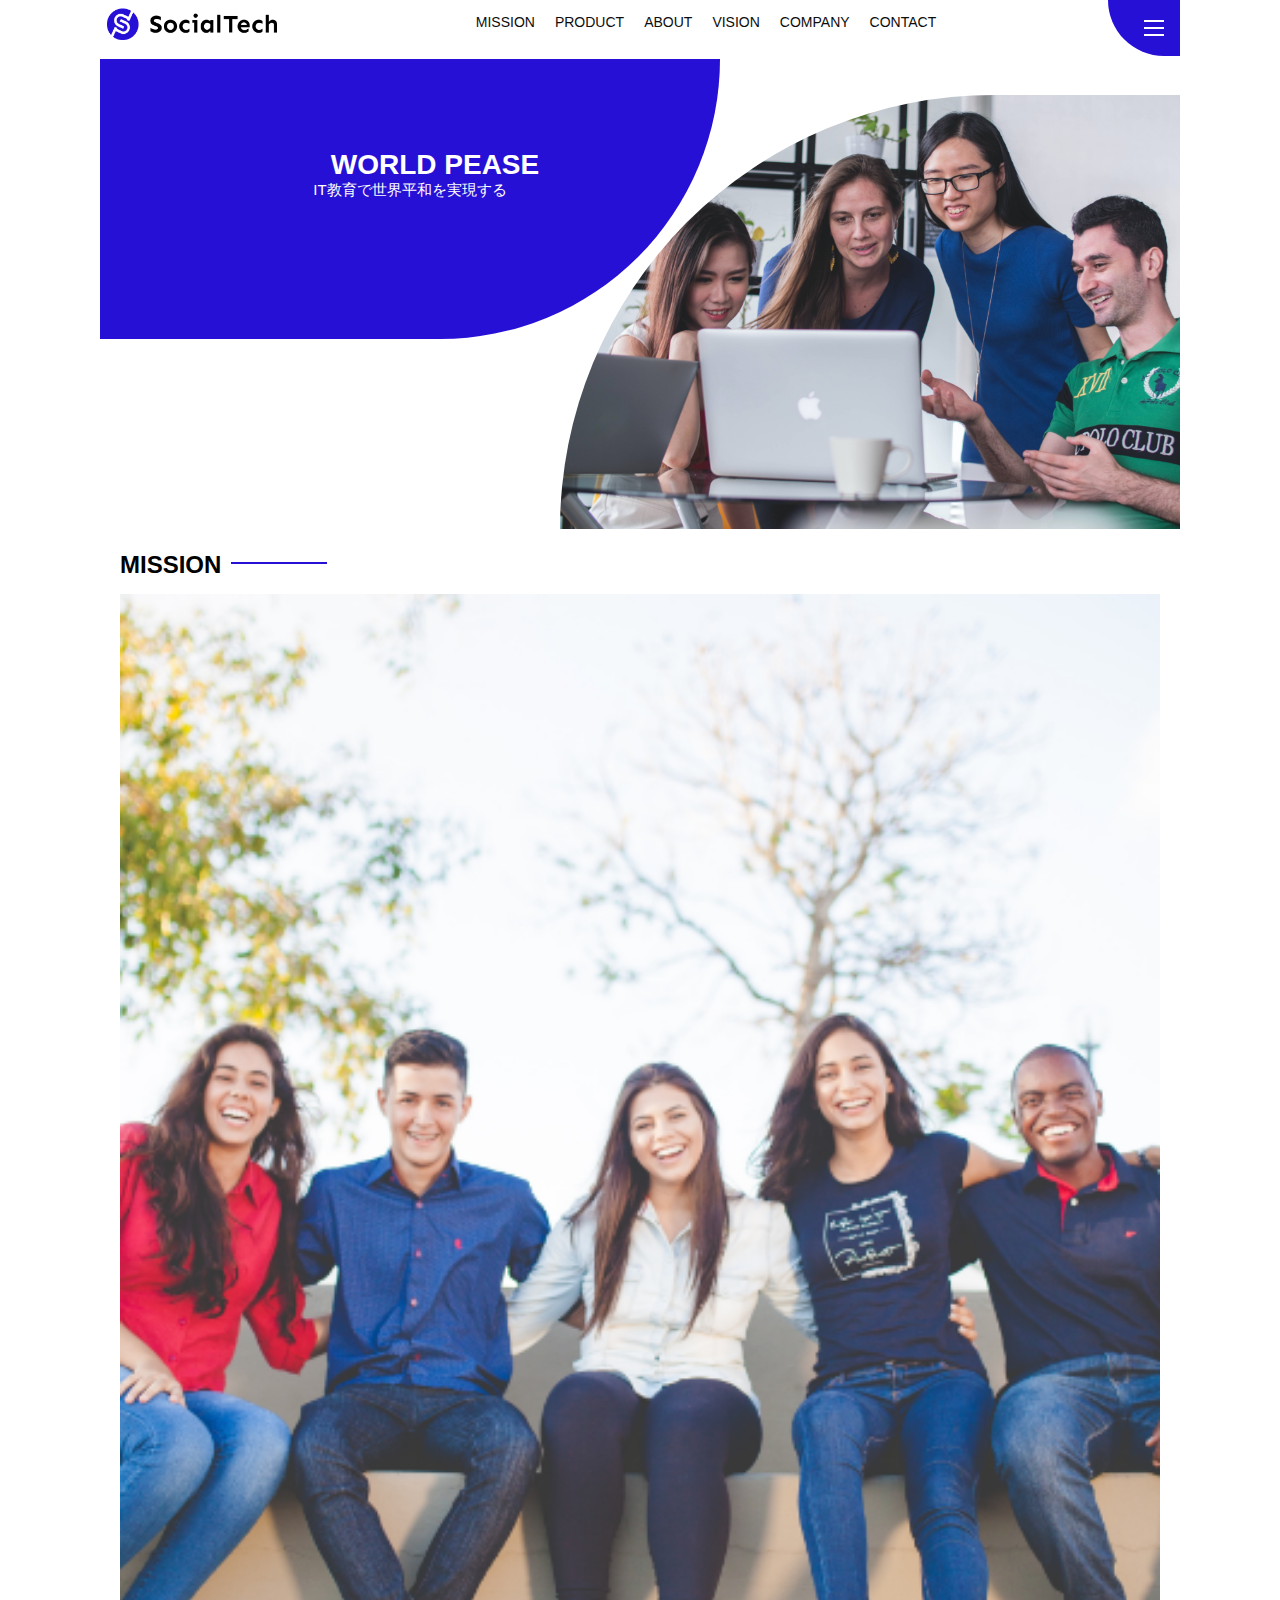
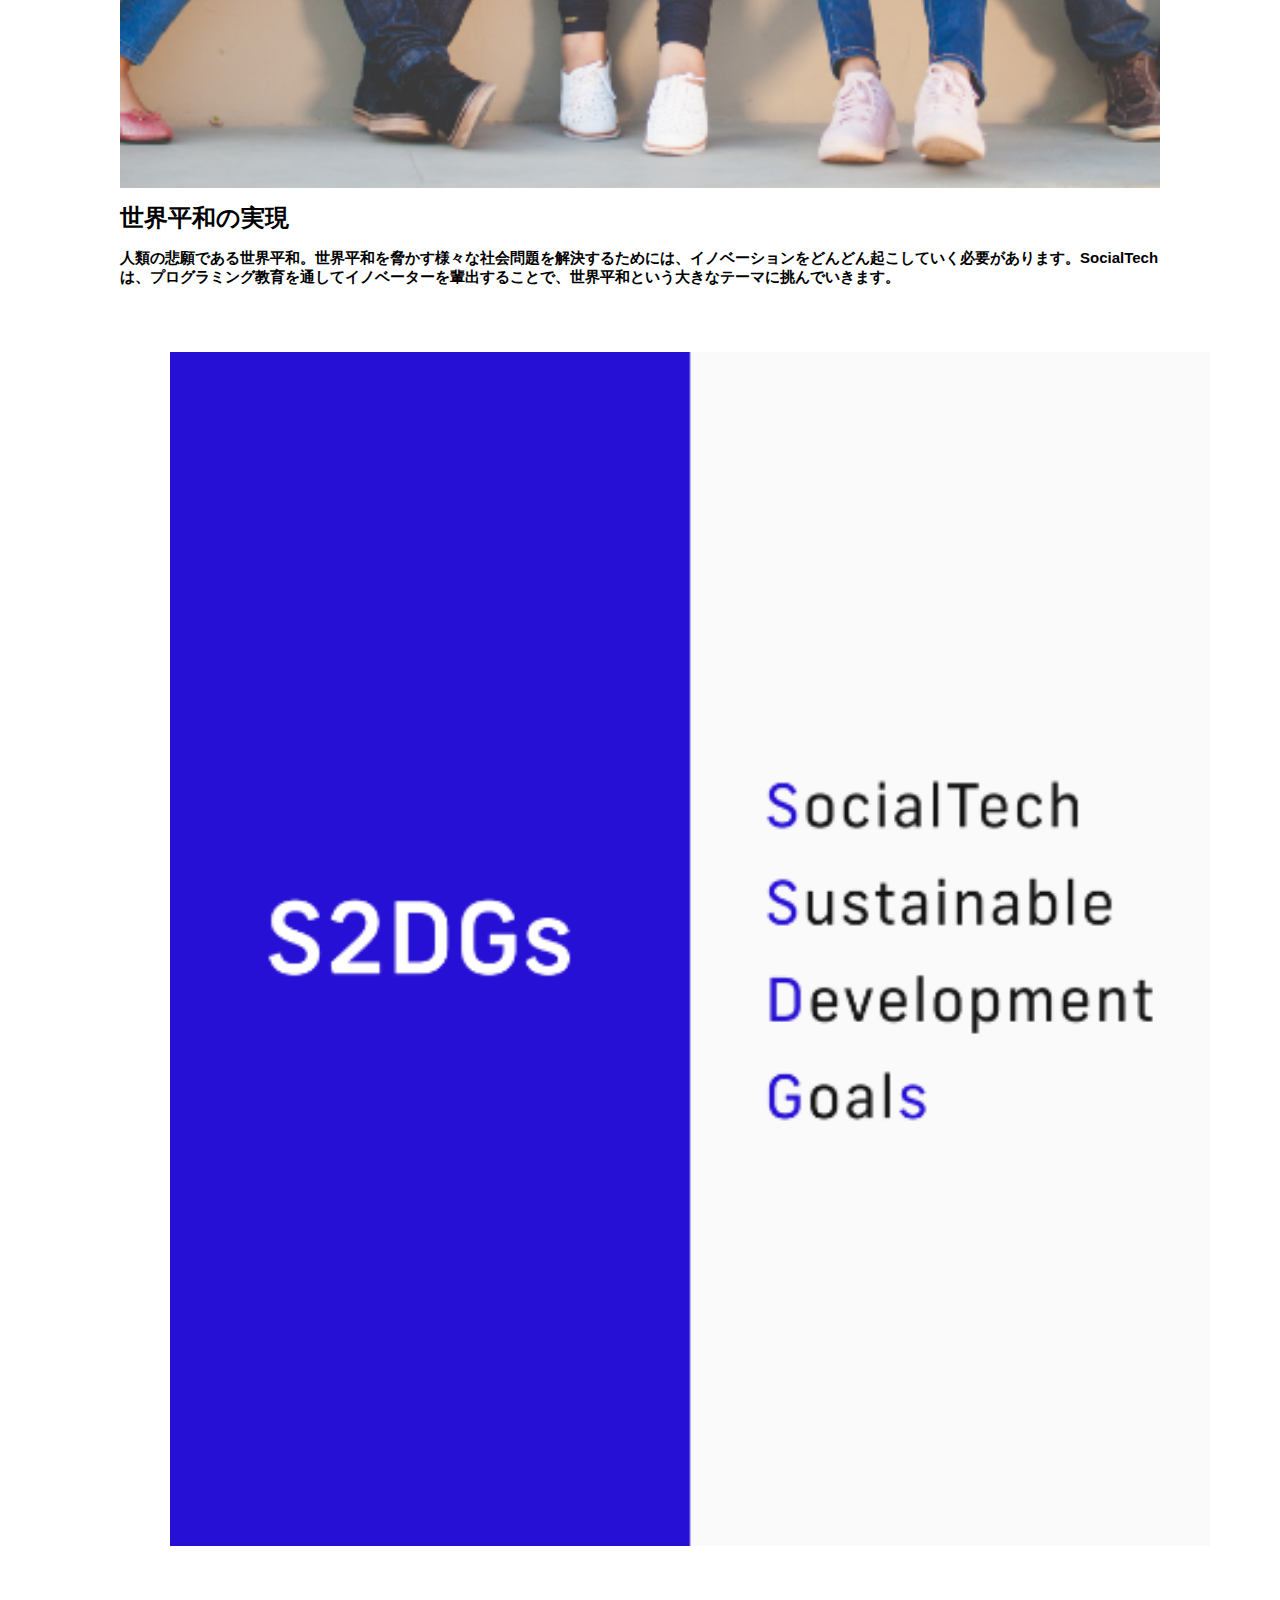
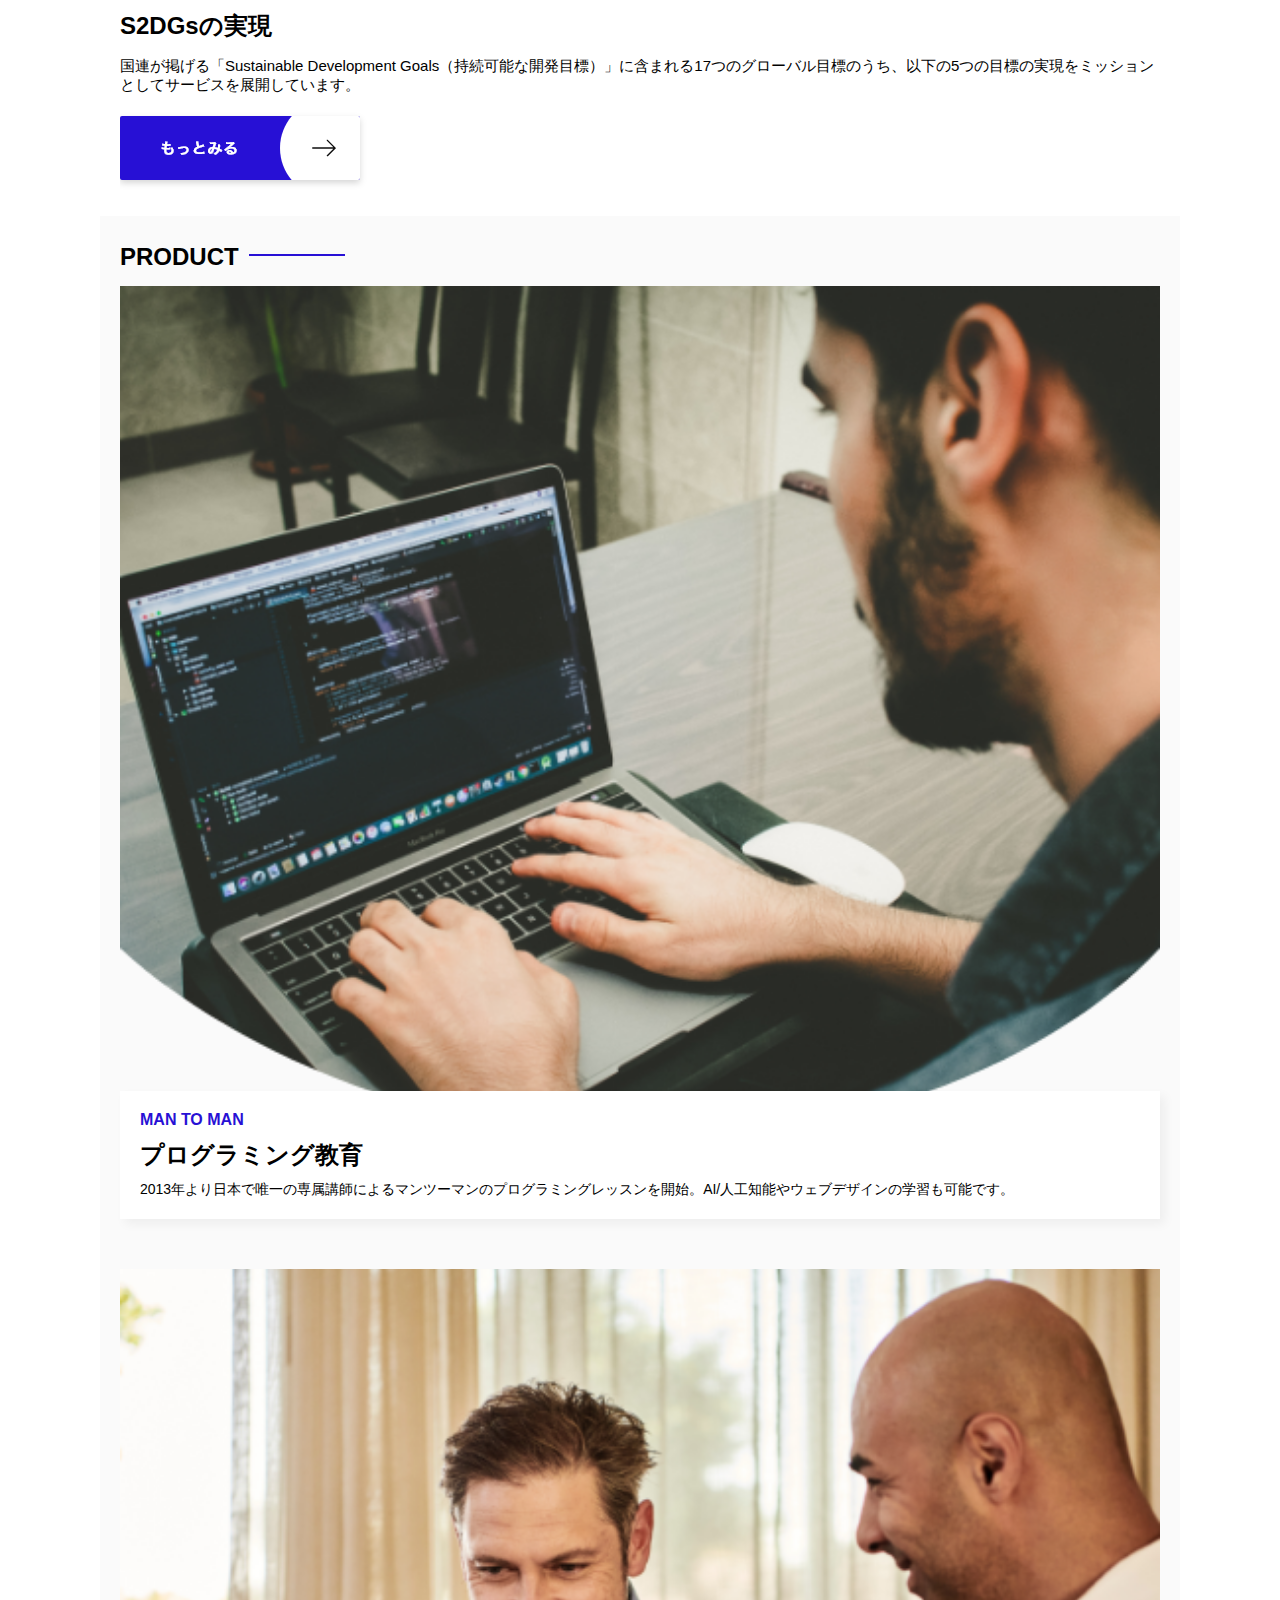
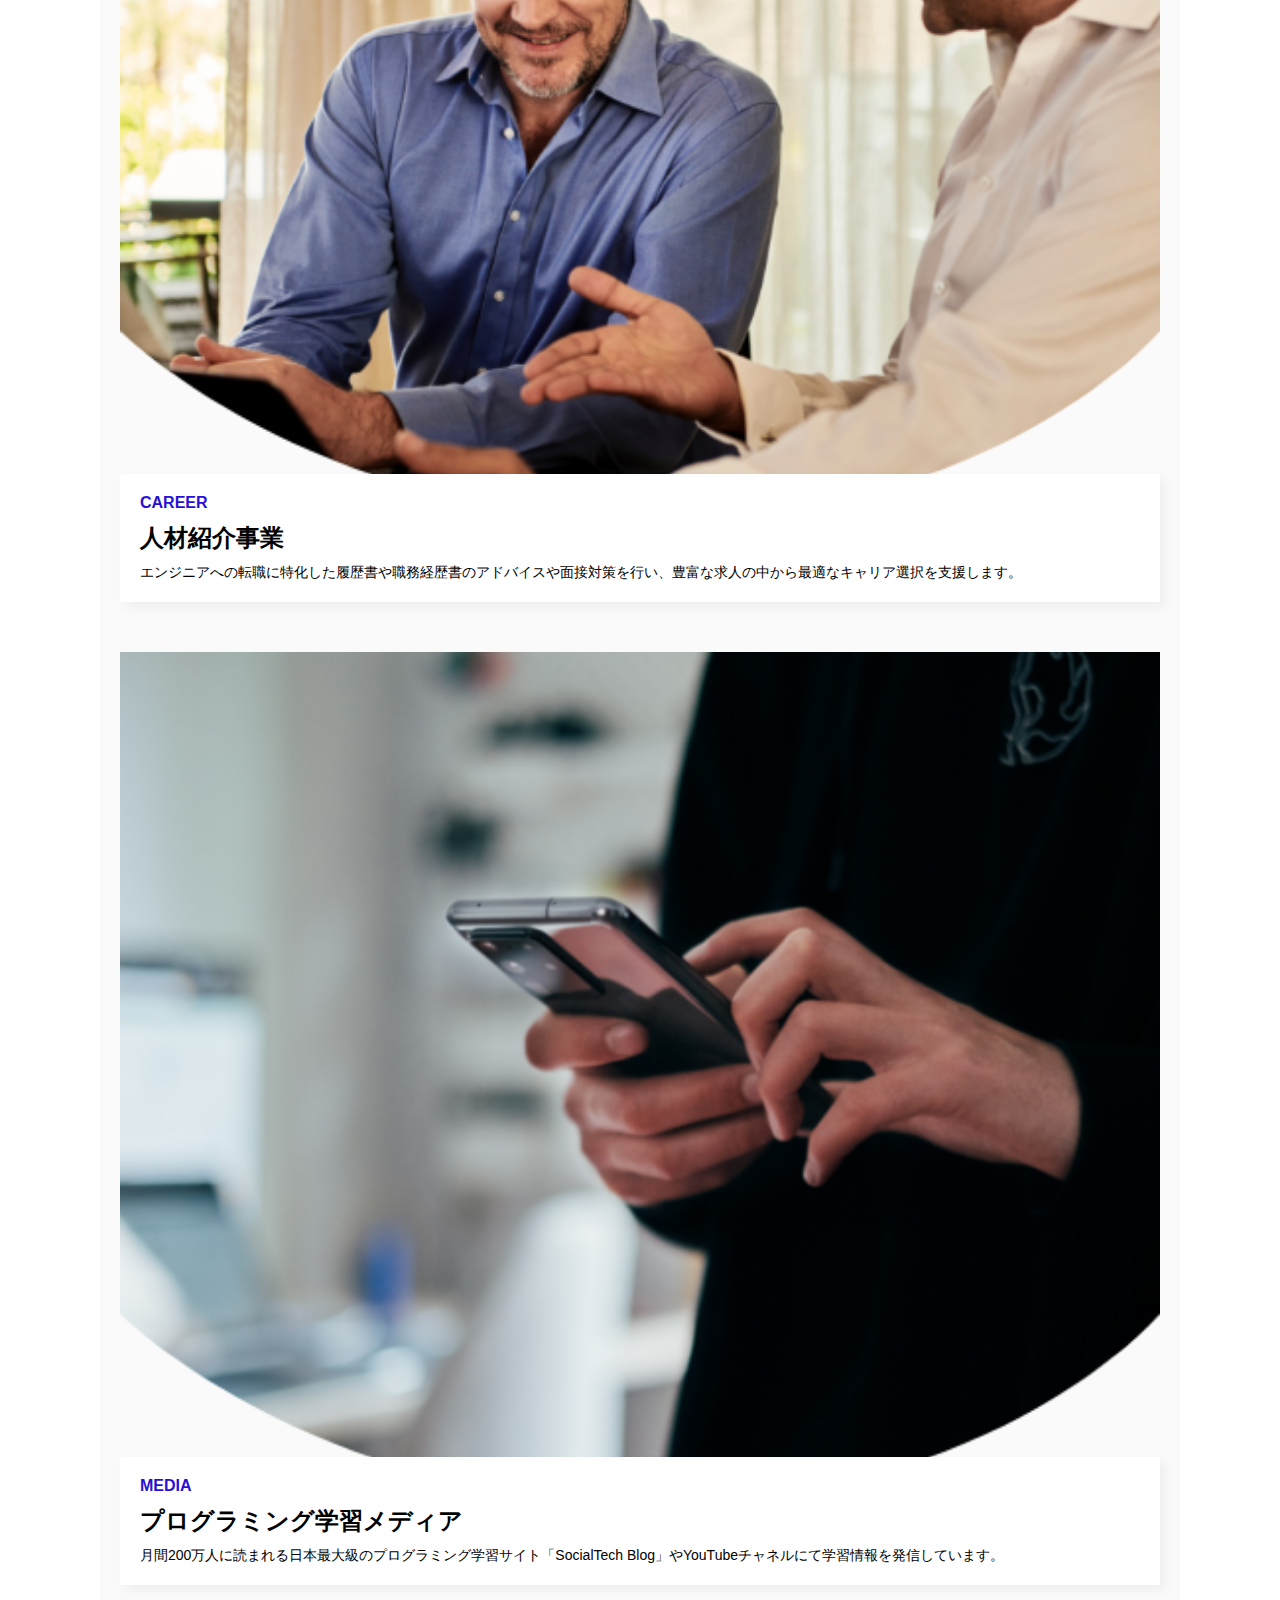
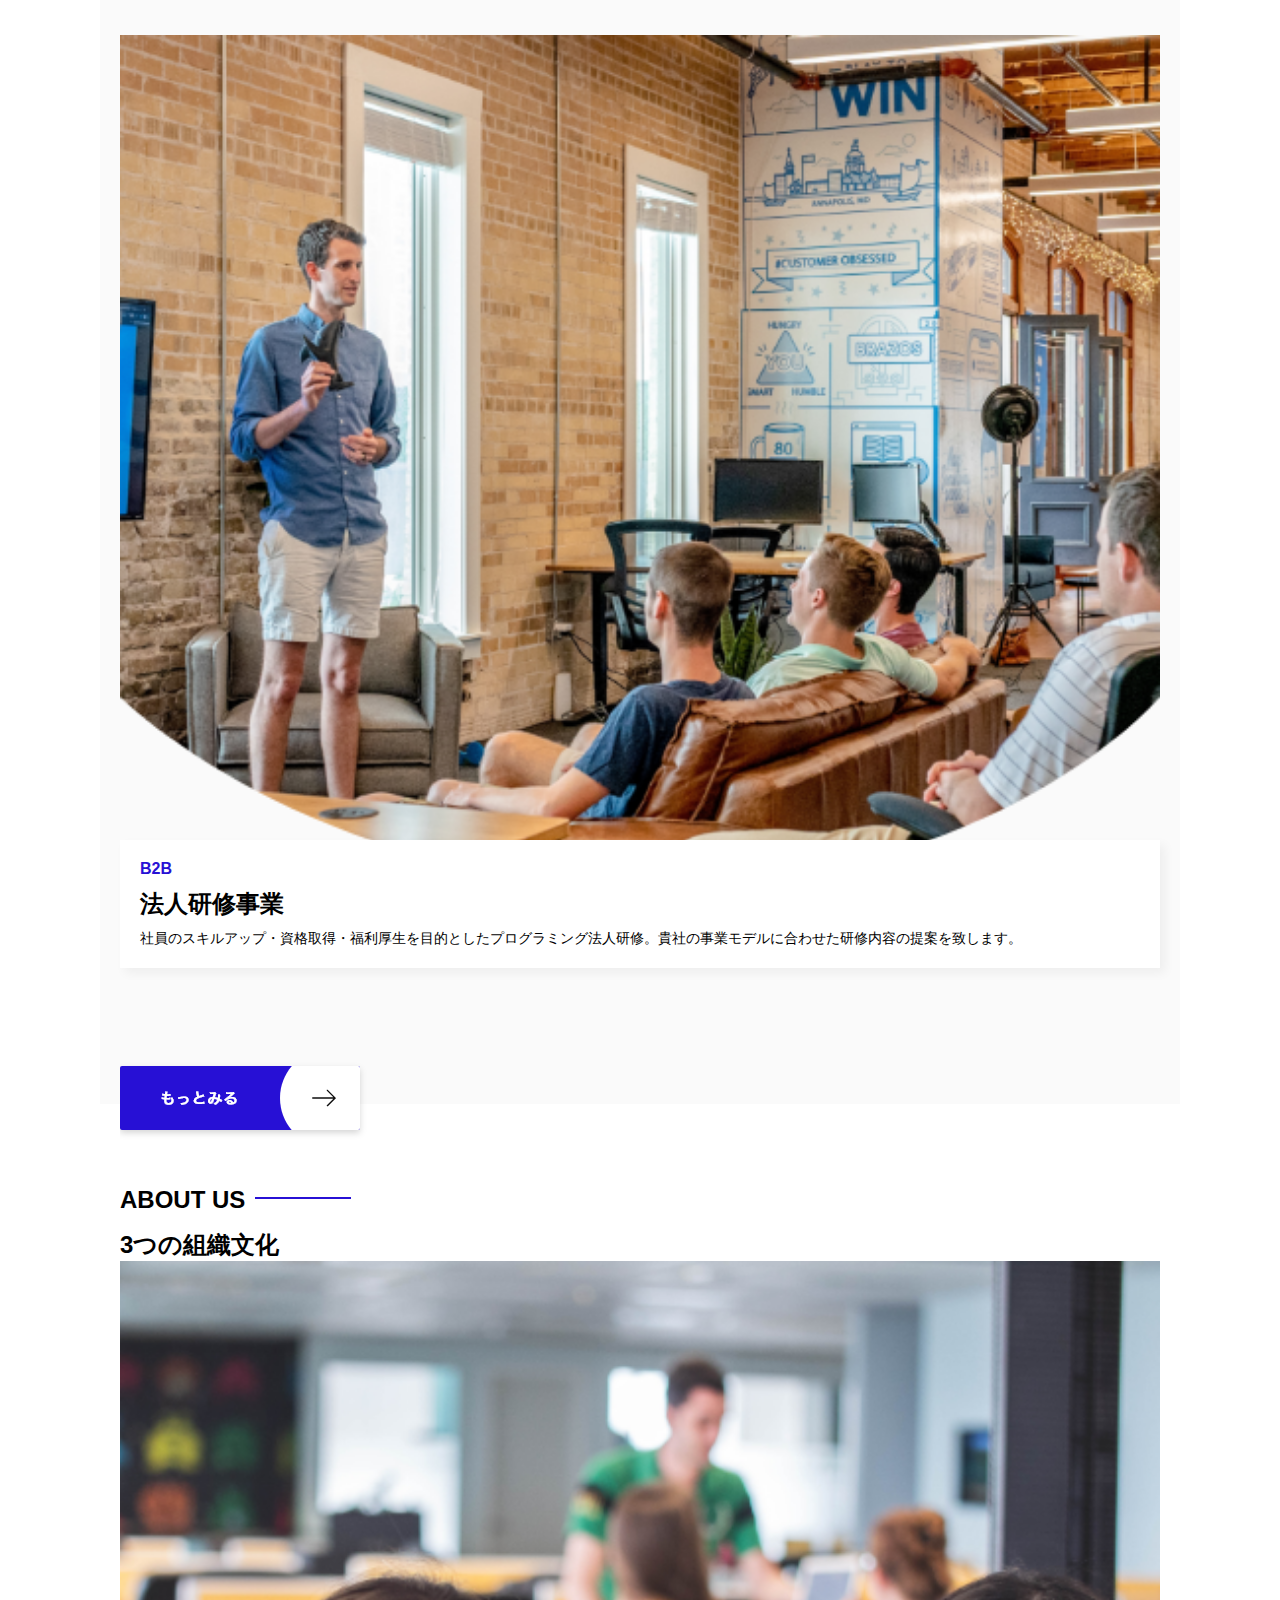
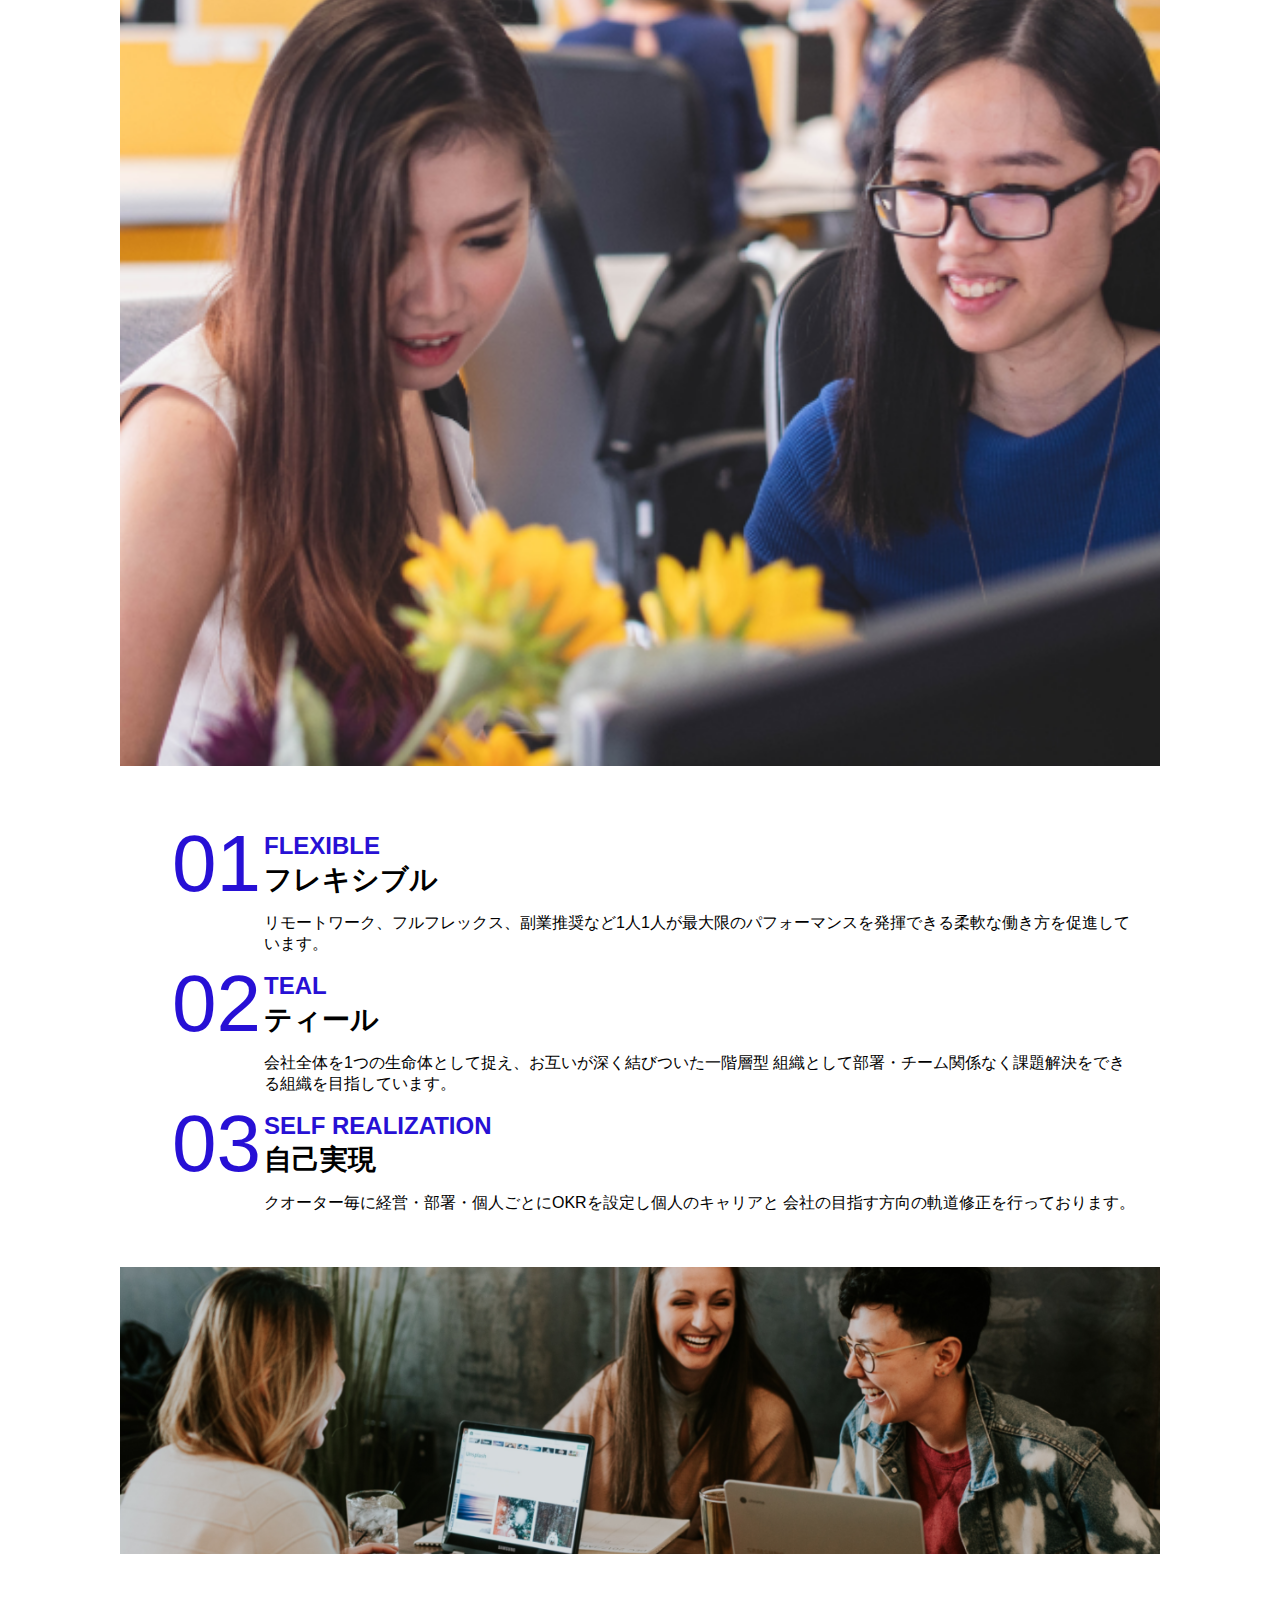
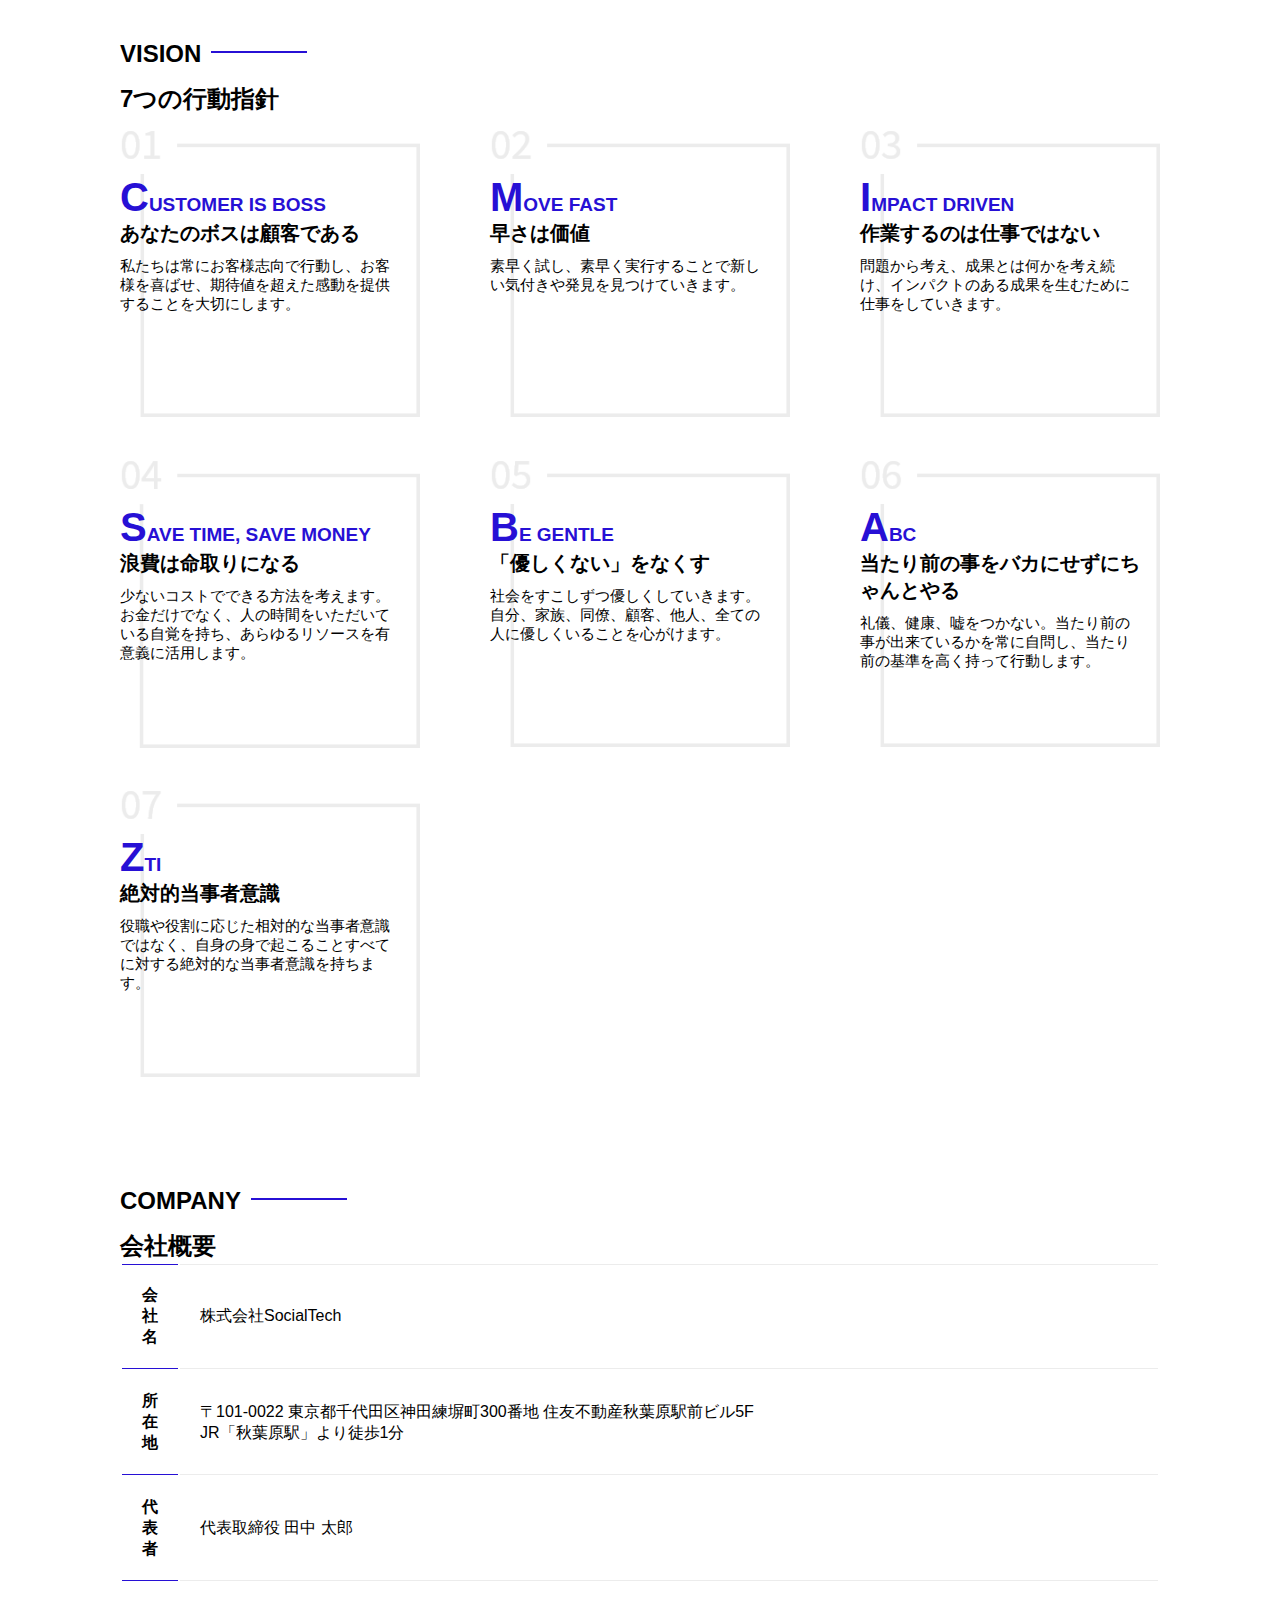
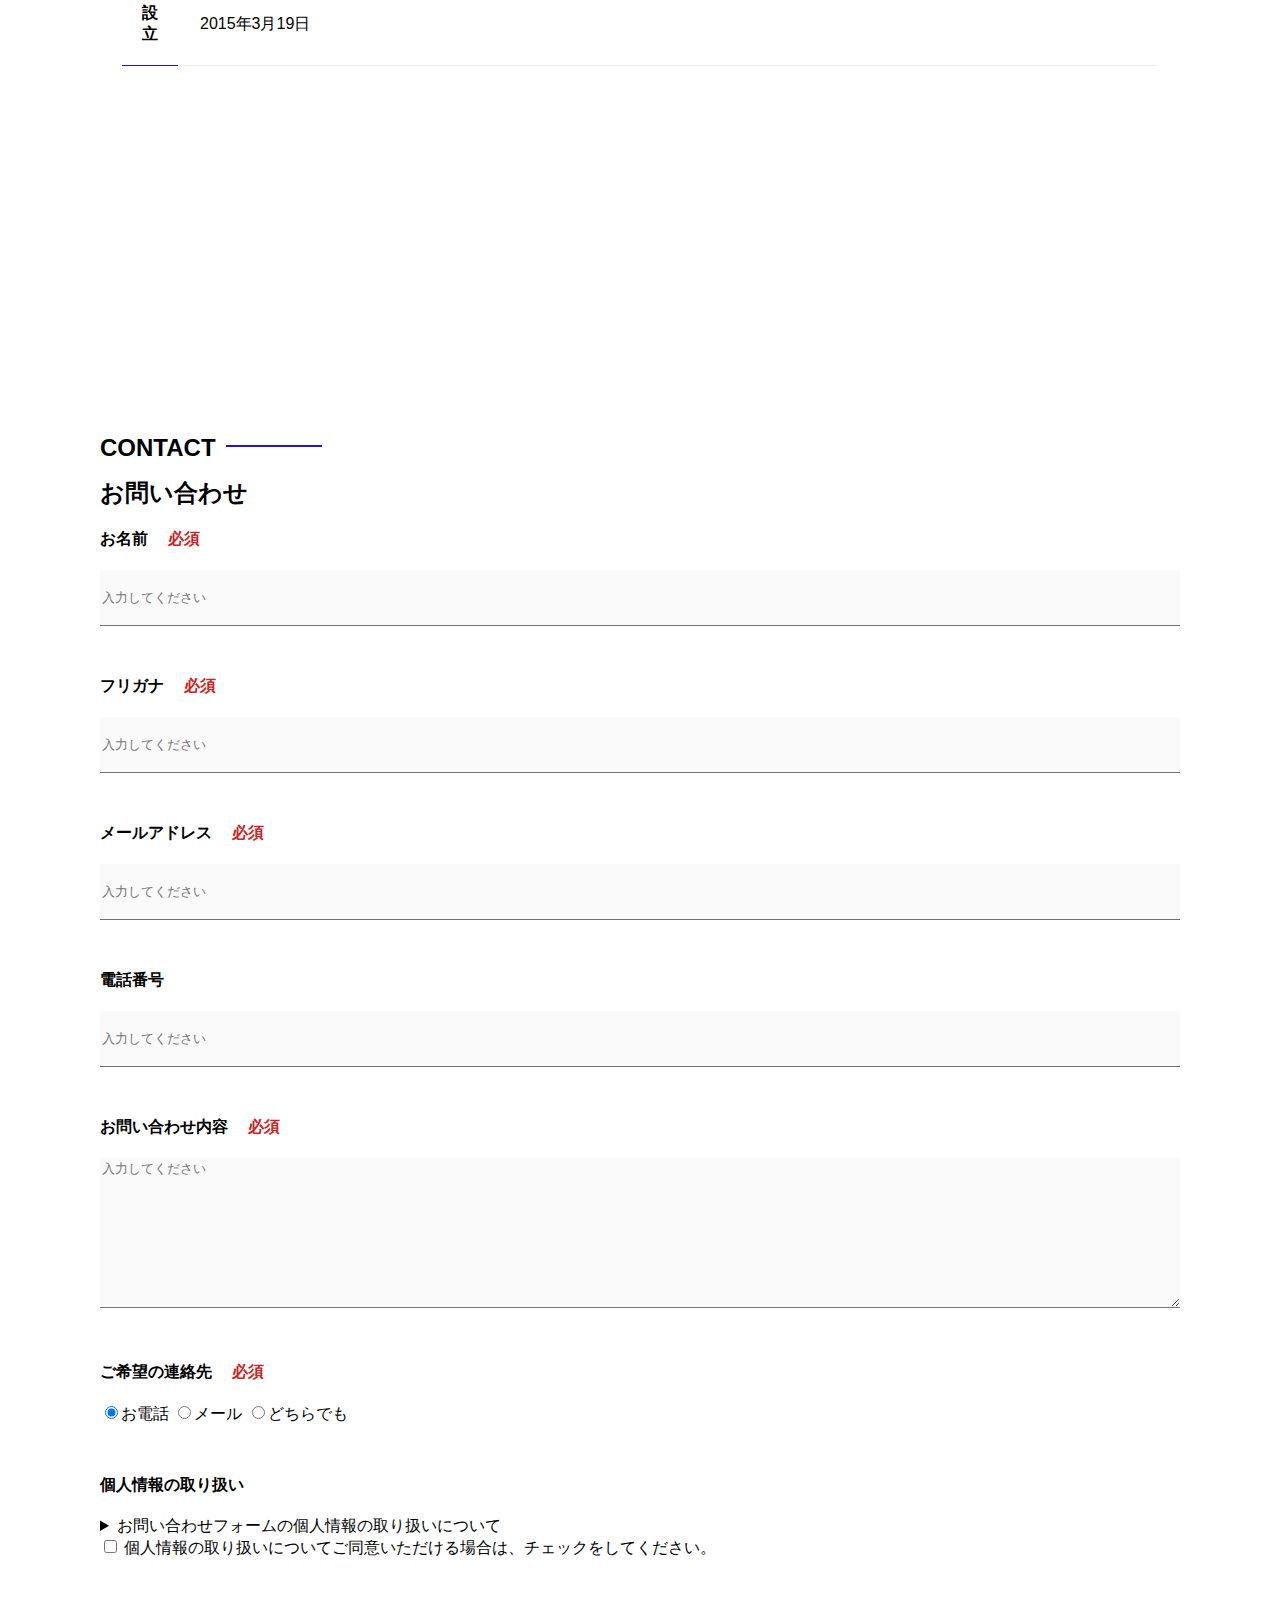
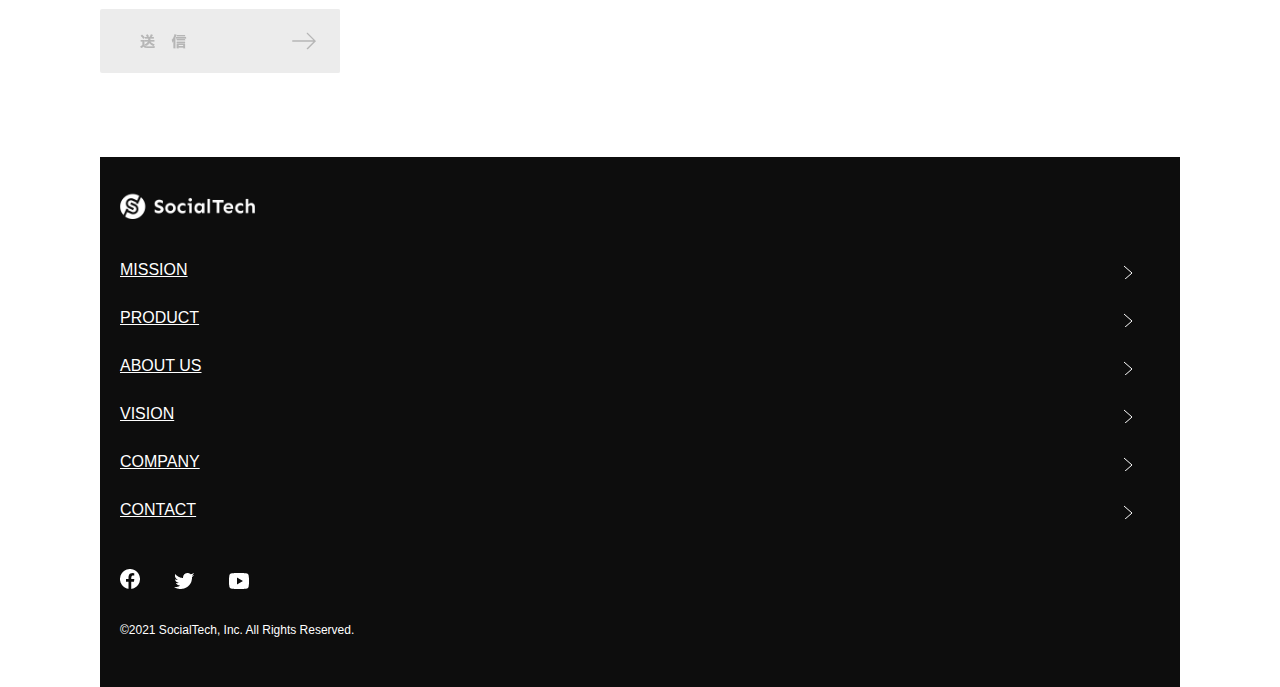
==== kadai_tutorial_output/index.html @ 6212c8aa "Add files via upload" ====
<!DOCTYPE html>
<html>
<head>
  <title>SocialTech</title>
  <meta charset="UTF-8">
  <meta name="description" content="SocialTechはEdTech業界のリーディングカンパニーを目指します。">
  <meta name="viewport" content="width=device-width, initial-scale=1.0">
  <link rel="stylesheet" href="style.css">
  
</head>
<body>
  <!--ヘッダー-->
  <header>
    <!--ロゴ-->
    <a href="index.html" id="logo">
      <img src="images/logo.png" alt="トップページに戻る">
    </a> 

    <!--PC用ナビゲーション-->
    <nav id="nav-pc">
      <ul>
        <li><a href="mission.html">MISSION</a></li>
        <li><a href="product.html">PRODUCT</a></li>
        <li><a href="index.html#aboutus">ABOUT</a></li>
        <li><a href="index.html#vision">VISION</a></li>
        <li><a href="index.html#company">COMPANY</a></li>
        <li><a href="index.html#contact">CONTACT</a></li>
      </ul>
    </nav>  
    <!--スマホ用メニューボタン-->
    <button id="menu-sp" onclick="document.getElementById('nav-sp').style.display = 'block'">
      <img src="images/button-menu.png" alt="ナビゲーションを開く">
    </button>
    <!--スマホ用ナビゲーション-->
    <div id="nav-sp">
      <button id="close" onclick="document.getElementById('nav-sp').style.display = none">
        <img src="images/button-close.png" alt="ナビゲーションを閉じる">
      </button>

      <nav>
        <ul>
          <li>
            <a id="logo-sp" href="index.html" onclick="document.getElementById('nav-sp').style.display = 'none'"><img src="images/logo-sp.png" alt="トップページに戻る"></a>
          </li>
          <li><a class="menu" href="mission.html" onclick="document.getElementById('nav-sp').style.display = 'none'">MISSION</a></li>
          <li><a class="menu" href="product.html" onclick="document.getElementById('nav-sp').style.display = 'none'">PRODUCT</a></li>
          <li><a class="menu" href="index.html#aboutus" onclick="document.getElementById('nav-sp').style.display = 'none'">ABOUT US</a></li>
          <li><a class="menu" href="index.html#vision" onclick="document.getElementById('nav-sp').style.display = 'none'">VISION</a></li>
          <li><a class="menu" href="index.html#company" onclick="document.getElementById('nav-sp').style.display = 'none'">COMPANY</a></li>
          <li><a class="menu" href="index.html#contact" onclick="document.getElementById('nav-sp').style.display = 'none'">CONTACT</a></li>
        </ul>
      </nav>
      <div id="sns">
        <a href="https://www.facebook.com/sejuku2013">
          <img src="images/button-facebook.png" alt="Facebookのリンク">
        </a>
        <a href="https://twitter.com/samuraijuku">
          <img src="images/button-twitter.png" alt="Twitterのリンク">
        </a>
        <a href="https://www.youtube.com/channel/UCCFOQO5aDK0xXam4cUQXT8g">
          <img src="images/button-youtube.png" alt="YouTubeのリンク">
        </a>
      </div>
    </div>
  </header>
  <main>
    <article>
      <!--メインビジュアル-->
      <section id="main-visual">
        <div id="main-message">
          <h1>WORLD PEASE</h1>
          <p>IT教育で世界平和を実現する</p>
        </div>
        <img src="images/index/index-main.png" alt="PCの周りに集まる多国籍の仲間たち">
      </section>  
      
      <section id="mission">
        <h2 class="index-h2">MISSION</h2>
         <div id="mission-flex">
          <div>
           <img id="mission-photo" src="images/index/index-mission.png" alt="屋外のベンチで写真を撮影する多国籍の仲間たち">
           <h3>世界平和の実現<h3>
           <p>
            人類の悲願である世界平和。世界平和を脅かす様々な社会問題を解決するためには、イノベーションをどんどん起こしていく必要があります。SocialTechは、プログラミング教育を通してイノベーターを輩出することで、世界平和という大きなテーマに挑んでいきます。
           </p> 
          </div>
          <div>
            <img id="s2dgs" src="images/index/s2dgs.png" alt="S2DGs">
            <h3>S2DGsの実現</h3>
            <p>国連が掲げる「Sustainable Development Goals（持続可能な開発目標）」に含まれる17つのグローバル目標のうち、以下の5つの目標の実現をミッションとしてサービスを展開しています。</p>
            <a href="mission.html">
              <img src="images/button-more.png" alt="もっと見る">
            </a>
          </div>
        </div>
      </section><!-- mission-->   
      
    <section id="product">
      <h2 class="index-h2">PRODUCT</h2>
       <div class="product-flex">
        <div id="product-left">
          <div>
            <img class="product-photo" src="images/index/index-mantoman.png" alt="PCでコードを書く男性">
            <div class="product-explain">
              <span>MAN TO MAN</span>
              <h3>プログラミング教育</h3>
              <p>2013年より日本で唯一の専属講師によるマンツーマンのプログラミングレッスンを開始。AI/人工知能やウェブデザインの学習も可能です。</p>
            </div>
          </div>
          <div>
            <img class="product-photo" src="images/index/index-career.png" alt="笑顔で話し合う2人の男性">
            <div class="product-explain">
              <span>CAREER</span>
              <h3>人材紹介事業</h3>
              <p>エンジニアへの転職に特化した履歴書や職務経歴書のアドバイスや面接対策を行い、豊富な求人の中から最適なキャリア選択を支援します。</p>
            </div>
          </div>
        </div>
        <div id="product-right">
          <div>
            <img class="product-photo" src="images/index/index-media.png" alt="スマートフォンを操作する人">
            <div class="product-explain">
              <span>MEDIA</span>
              <h3>プログラミング学習メディア</h3>
              <p>月間200万人に読まれる日本最大級のプログラミング学習サイト「SocialTech Blog」やYouTubeチャネルにて学習情報を発信しています。</p>
            </div>
          </div>
          <div>
            <img class="product-photo" src="images/index/index-b2b.png" alt="講演中の男性とそれを聴く人々">
            <div class="product-explain">
              <span>B2B</span>
              <h3>法人研修事業</h3>
              <p>社員のスキルアップ・資格取得・福利厚生を目的としたプログラミング法人研修。貴社の事業モデルに合わせた研修内容の提案を致します。</p>
            </div>
          </div>
        </div>
      </div>
      <div id="product-more">
        <a href="product.html">
          <img src="images/button-more.png" alt="もっとみる">
        </a>
        </div> 
    </section><!--product-->

    <section id="aboutus">
      <h2 class="index-h2">ABOUT US</h2>
      <h3>3つの組織文化</h3>
      <div>
        <table class="culture-table">
          <tr>
            <td class="culture-num">01</td>
            <th><span class="culture-en">FLEXIBLE</span><br>フレキシブル</th>
          </tr>
          <tr>
            <td>
              <!--空のセル-->
            </td>
            <td class="culture-description">リモートワーク、フルフレックス、副業推奨など1人1人が最大限のパフォーマンスを発揮できる柔軟な働き方を促進しています。</td>
          </tr>
          <tr>
            <td class="culture-num">02</td>
            <th><span class="culture-en">TEAL</span><br>ティール</th>
          </tr>
          <tr>
            <td>
              <!--空のセル-->
            </td>
            <td class="culture-description">会社全体を1つの生命体として捉え、お互いが深く結びついた一階層型 組織として部署・チーム関係なく課題解決をできる組織を目指しています。</td>
          </tr>
          <tr>
            <td class="culture-num">03</td>
            <th><span class="culture-en">SELF REALIZATION</span><br>自己実現</th>
          </tr>
          <tr>
            <td>
              <!--空のセル-->
            </td>
            <td class="culture-description">クオーター毎に経営・部署・個人ごとにOKRを設定し個人のキャリアと 会社の目指す方向の軌道修正を行っております。</td>
          </tr>
        </table>
        <img class="culture-img" src="images/index/index-aboutus1.png" alt="笑顔で話し合う2人の女性">
      </div>
      <img class="culture-img2" src="images/index/index-aboutus2.png" alt="笑顔で話し合う3人の男女">
    </section><!--aboutus-->

    <section id="vision">
      <h2 class="index-h2">VISION</h2>
      <h3>7つの行動指針</h3>
      <div>
        <div class="vision-box">
          <img src="images/index/vision-01.png" alt="01">
          <div>
            <h4>CUSTOMER IS BOSS</h4>
            <h5>あなたのボスは顧客である</h5>
            <p>私たちは常にお客様志向で行動し、お客様を喜ばせ、期待値を超えた感動を提供することを大切にします。</p>
          </div>
        </div>
        <div class="vision-box">
          <img src="images/index/vision-02.png" alt="02">
          <div>
            <h4>MOVE FAST</h4>
            <h5>早さは価値</h5>
            <p>素早く試し、素早く実行することで新しい気付きや発見を見つけていきます。</p>
          </div>
        </div>
        <div class="vision-box">
          <img src="images/index/vision-03.png" alt="03">
          <div>
            <h4>IMPACT DRIVEN</h4>
            <h5>作業するのは仕事ではない</h5>
            <p>問題から考え、成果とは何かを考え続け、インパクトのある成果を生むために仕事をしていきます。</p>
          </div>
        </div>
        <div class="vision-box">
          <img src="images/index//vision-04.png" alt="04">
          <div>
            <h4>SAVE TIME, SAVE MONEY</h4>
            <h5>浪費は命取りになる</h5>
            <p>少ないコストでできる方法を考えます。お金だけでなく、人の時間をいただいている自覚を持ち、あらゆるリソースを有意義に活用します。</p>
          </div>
        </div>
        <div class="vision-box">
          <img src="images/index/vision-05.png" alt="05">
          <div>
            <h4>BE GENTLE</h4>
            <h5>「優しくない」をなくす</h5>
            <p>社会をすこしずつ優しくしていきます。自分、家族、同僚、顧客、他人、全ての人に優しくいることを心がけます。</p>
          </div>
        </div>
        <div class="vision-box">
          <img src="images/index/vision-06.png" alt="06">
          <div>
            <h4>ABC</h4>
            <h5>当たり前の事をバカにせずにちゃんとやる</h5>
            <p>礼儀、健康、嘘をつかない。当たり前の事が出来ているかを常に自問し、当たり前の基準を高く持って行動します。</p>
          </div>
        </div>
        <div class="vision-box">
          <img src="images/index/vision-07.png" alt="07">
          <div>
            <h4>ZTI</h4>
            <h5>絶対的当事者意識</h5>
            <p>役職や役割に応じた相対的な当事者意識ではなく、自身の身で起こることすべてに対する絶対的な当事者意識を持ちます。</p>
          </div>
        </div>
      </div>
    </section><!--vision-->

    <section id="company">
      <h2 class="index-h2">COMPANY</h2>
      <h3>会社概要</h3>
      <table id="company-table">
        <tr>
          <th class="tableheader tableheader-first">会社名</th>
          <td class="cell cell-first">株式会社SocialTech</td>
        </tr>
        <tr>
          <th class="tableheader">所在地</th>
          <td class="cell">〒101-0022 東京都千代田区神田練塀町300番地 住友不動産秋葉原駅前ビル5F<br>JR「秋葉原駅」より徒歩1分</td>
        </tr>
        <tr>
          <th class="tableheader">代表者</th>
          <td class="cell">代表取締役 田中 太郎</td>
        </tr>
        <tr>
          <th class="tableheader">設立</th>
          <td class="cell">2015年3月19日</td>
        </tr>
      </table>
      <iframe 
      src="https://www.google.com/maps/embed?pb=!1m18!1m12!1m3!1d3240.0688551336807!2d139.7720776771055!3d35.69992317258124!2m3!1f0!2f0!3f0!3m2!1i1024!2i768!4f13.1!3m3!1m2!1s0x60188fee13660e23%3A0x77137876edf742ac!2z5L2P5Y-L5LiN5YuV55Sj56eL6JGJ5Y6f6aeF5YmN44OT44Or!5e0!3m2!1sja!2sjp!4v1704858013291!5m2!1sja!2sjp" 
      style="border: 0" allowfullscreen="" loading="lazy">
      </iframe>
    </section><!--company-->
    <section id="contact">
      <h2 class="index-h2">CONTACT</h2>
      <h3>お問い合わせ</h3>
      <form>
        <div>
          <div class="contact-heading">
            <label class="contact-label">お名前<span class="contact-span">必須</span></label>
          </div>
          <div>
            <input type="text" name="name" placeholder="入力してください" class="contact-textbox">
          </div>
        </div>
        <div>
          <div class="contact-heading">
            <label class="contact-label">フリガナ<span class="contact-span">必須</span></label>
          </div>
          <div>
            <input type="text" name="hurigana" placeholder="入力してください" class="contact-textbox">
          </div>
        </div>
        <div>
          <div class="contact-heading">
            <label class="contact-label">メールアドレス<span class="contact-span">必須</span></label>
          </div>
          <div>
            <input type="text" name="email" placeholder="入力してください" class="contact-textbox">
          </div>
        </div>
        <div>
          <div class="contact-heading">
            <label class="contact-label">電話番号</label>
          </div>
          <div>
            <input type="text" name="tel" placeholder="入力してください" class="contact-textbox">
          </div>
        </div>
        <div>
          <div class="contact-heading">
            <label class="contact-label">お問い合わせ内容<span class="contact-span">必須</span></label>
          </div>
          <div>
            <textarea class="contact-textarea" placeholder="入力してください" name="message"></textarea>
          </div>
        </div>
        <div>
          <div class="contact-heading">
            <label class="contact-label">ご希望の連絡先<span class="contact-span">必須</span></label>
          </div>
          <div>
            <input class="radiobutton" type="radio" value="tel" name="contact" checked><label>お電話</label>
            <input class="radiobutton" type="radio" value="mail" name="contact"><label>メール</label>
            <input class="radiobutton" type="radio" value="both" name="contact"><label>どちらでも</label>
          </div>
        </div>
        <div>
          <div class="contact-heading">
            <label class="contact-label">個人情報の取り扱い</label>
          </div>
          <div>
            <details>
              <summary>お問い合わせフォームの個人情報の取り扱いについて</summary>
              <div>
                <dl>
                  <dt>１．組織の名称又は氏名</dt>
                  <dd>株式会社SocialTech</dd>
                  <dt>２．個人情報保護管理者（若しくはその代理人）の氏名又は職名、所属及び連絡先</dt>
                  <dd>
                    <p>鈴木 一郎 コーポレート部</p>
                    <p>メールアドレス：samurai@example.com</p>
                    <p>TEL：03-1234-5678</p>
                  </dd>
                  <dt>３．個人情報の利用目的</dt>
                  <dd>
                    <ul>
                      <li>本サービス及び本サービスに関連する情報の提供又はそれらに関する連絡のため</li>
                      <li>ユーザーの本人確認のため</li>
                      <li>当社サービスのご案内のため</li>
                      <li>当社の商品等の広告または宣伝（電子メールによるものを含むものとします。）</li>
                    </ul>
                  </dd>
                  <dt>４．個人情報の取り扱い業務の委託</dt>
                  <dd>個人情報の取扱業務の全部または一部を外部に業務委託する場合があります。その際、弊社は、個人情報を適切に保護できる管理体制を敷き実行していることを条件として委託先を厳選したうえで、機密保持契約を委託先と締結し、お客様の個人情報を厳密に管理させます。</dd>
                  <dt>５．個人情報の開示等の請求</dt>
                  <dd>
                    お客様は、弊社に対してご自身の個人情報の開示等（利用目的の通知、開示、内容の訂正・追加・削除、利用の停止または消去、第三者への提供の停止）に関して、当社問合わせ窓口に申し出ることができます。<br>
                    その際、弊社はお客様ご本人を確認させていただいたうえで、合理的な期間内に対応いたします。<br>
                    なお、個人情報に関する弊社問合わせ先は、次の通りです。
                  </dd>
                  <dd>
                    <p>株式会社SocialTech　個人情報問合せ窓口</p>
                    <p>〒150-0043　東京都千代田区神田練塀町300番地 住友不動産秋葉原駅前ビル5F</p>
                    <p>メールアドレス：samurai@example.com　TEL：03-1234-5678</p>
                  </dd>

                  <dt>６．個人情報を提供されることの任意性について</dt>
                  <dd>お客様がご自身の個人情報を弊社に提供されるか否かは、お客様のご判断によりますが、もしご提供されない場合には、適切なサービスが提供できない場合がありますので予めご了承ください。</dd>
                </dl>
              </div>
            </details>
            <input type="checkbox" name="agree">
            <span>個人情報の取り扱いについてご同意いただける場合は、チェックをしてください。</span>
          </div>
        </div>
        <input type="image" src="images/button-submit.png" alt="送信する">
      </form>
    </section><!--contact-->
    </article>
  </main>  
  
  <footer>
    <div id="footer-logo">
      <img src="images/logo-sp.png" alt="SocialTech">
    </div>
    <div id="footer-link">
      <a href="mission.html">MISSION</a>
      <a href="product.html">PRODUCT</a>
      <a href="index.html#aboutus">ABOUT US</a>
      <a href="index.html#vision">VISION</a>
      <a href="index.html#company">COMPANY</a>
      <a href="index.html#contact">CONTACT</a>
    </div>
    <div id="sns-footer">
      <div class="sns-btns">
        <a href="https://www.facebook.com/sejuku2013"><img src="images/button-facebook.png" alt="Facebookのリンク"></a>
        <a href="https://twitter.com/samuraijuku"><img src="images/button-twitter.png" alt="Twitterのリンク"></a>
        <a href="https://www.youtube.com/channel/UCCFOQO5aDK0xXam4cUQXT8g"><img src="images/button-youtube.png" alt="YouTubeのリンク"></a>
      </div>
      <p id="copyright">&copy;2021 SocialTech, Inc. All Rights Reserved.</p>
    </div>

  </footer>
</body>
</html>
---- kadai_tutorial_output/style.css ----
*{
  box-sizing: border-box
}

p {
  font-size: 15px;
}

body {
  max-width: 1080px;
  margin: 0 auto 0 auto;
  font-family: "Source Sans Pro" , "Hiragino Kaku Gothic ProN" , Meiryo, Arial, sans-serif;
}

header {
  display: flex;
  justify-content: space-between;
}

/*ナビゲーションのレイアウト*/
#nav-pc {
  font-size: 14px
}

#nav-pc ul {
  display: flex;
  padding-left: 0;
}

#nav-pc li {
  list-style: none;
}

#nav-pc a {
   text-decoration: none;
   margin-left: 20px;
   color: #0d0d0d;
}

#nav-pc a:hover {
  text-decoration: underline;
}

/*スマホ用ナビを非表示*/
#nav-sp,
#manu-sp {
  display: none;
}

#main-visual {
  position: relative;
  height: 400px;
}

#main-message {
  position: absolute;
  top: 0;
  left: 0;
  background-color: #2710d5;
  color: #ffffff;
  border-radius: 0 0 476px 0;
  max-width: 620px;
  height: 100%;
  width: 100%;
  z-index: 11;
}

#main-message > h1 {
  font-size: 60px;
  margin: 100px 0 0 50px;
}

#main-message > p {
  font-size: 28px;
  margin: 0 0 0 50px;
}

#main-visual > img {
  max-width: 620px;
  border-radius: 476px 0 0 0;
  position: absolute;
  top: 0;
  right: 0;
  z-index: 10;
}

h2 {
  margin: 40px 0 0 0;
}

h2::after {
  content: url("images/line.png");
  margin-left: 10px;
}

h3 {
  font-size: 27px;
}

#mission {
  margin: 80px auto 80px auto;
}

#mission-flex {
  display: flex;
}

#mission-flex > div {
  width: 50%;
  margin: 20px;
}

#mission-photo {
  width: 100%;
}

#s2dgs {
  margin: 50px;
  width: 100%;
}

#product {
  background-color: #fafafa;
  margin: 80px 0 80px 0;
  padding: 10px 40px 0px 40px;
}

#product .product-flex {
  margin-top: 40px;
  display: flex;
}

#product-left {
  width: 50%;
  margin-right: 20px;
}

#product-right {
  width: 50%;
  margin-left: 20px;
  margin-top: 80px;
}

#product-left > div {
  position: relative;
  height: 480px;
  margin-right: 20px;
}

#product-right > div {
  position: relative;
  height: 480px;
  margin-left: 20px;
}

.product-photo {
  width: 100%;
}

.product-explain {
  background-color: #ffffff;
  position: absolute;
  left: 0;
  bottom: 50px;
  margin: 0 40px 0 40px;
  padding: 20px;
  box-shadow: 5px 5px 10px rgba(0, 0, 0, 0.05);
}

.product-explain > span {
  color: #2710d5;
  font-weight: bold;
  font-size: 16px;
  margin: 0;
}

.product-explain > h3 {
  margin: 5px 0 5px 0;
}

.product-explain > p {
  font-size: 14px;
  margin: 0;
}

#product-more {
  text-align: center;
}

#product-more > a {
  position: relative;
  bottom: -42px
}

#aboutus {
  margin: 80px auto;
}

#aboutus > div {
  display: flex;
}

.culture-img {
  width: 50%;
  align-self: flex-start;
}

.culture-img2 {
  margin-top: 50px;
  width: 100%;
}

.culture-table {
  margin: 50px;
}

.culture-num {
  font-size: 80px;
  color: #2710d5;
  padding: 0 20px 0 0;
}

.culture-table th {
  text-align: left;
  font-size: 28px;
  font-weight: bold;
}

.culture-en {
  color: #2710d5;
  font-size: 24px
}

.culture-description {
  margin: 0;
}

#vision {
  margin: 80px auto;
}

#vision > div {
  display: flex;
  justify-content: space-between;
  flex-wrap: wrap;
}

.vision-box {
  width: 300px;
  height: 300px;
  margin-bottom: 30px;
  position: relative;
}

.vision-box > img {
  width: 100%;
  position: relative;
  z-index: 30;
}

.vision-box > div {
  position: absolute;
  top: 0;
  left: 0;
  z-index: 31;
  margin-right: 20px;
}

.vision-box > div > h4 {
  color: #2710d5;
  font-size: 19px;
  margin: 80px 0 0 0;
}

.vision-box > div > h4::first-letter {
  font-size: 40px;
}

.vision-box > div > h5 {
  font-size: 20px;
  margin: 0 0 0 0;
}

.vision-box > div > p {
  margin: 10px 0 0 0;
}

#company {
  margin: 80px auto 80px auto;
}

#company-table {
  width: 100%;
}

.tableheader {
  text-align: left;
  padding: 20px;
  border-bottom-color: #2710d5;
  border-bottom-width: 1px;
  border-bottom-style: solid;
  width: 100px;
}

.tableheader-first {
  border-top-color: #2710d5;
  border-top-width: 1px;
  border-top-style: solid
}

.cell {
  padding: 30px;
  border-bottom-color: #ececec;
  border-bottom-width: 1px;
  border-bottom-style: solid;
}

.cell-first {
  border-top-color: #ececec;
  border-top-width: 1px;
  border-top-style: solid;
}

#company > iframe {
  width: 100%;
  height: 368px;
  margin-top: 40px;
}

#contact {
  margin: 80px auto 80px auto;
}

#contact > form > div {
  display: flex;
  flex-direction: row;
  flex-wrap: wrap;
  padding-bottom: 30px;
}

.contact-heading {
  width: 240px;
  align-self: center;
}

.contact-label {
  font-weight: bold;
}

.contact-span {
  color: #ce2222;
  margin: 0 0 0 20px;
 font-weight: bold;
}

.contact-textbox {
  border-top: 0px;
  border-left: 0px;
  border-right: 0px;
  border-bottom-width: 1px;
  border-bottom-color: #707070;
  border-style: solid;
  background-color: #fafafa;
  width: 400px;
  height: 56px;
}

.contact-textarea {
  border-top: 0px;
  border-left: 0px;
  border-right: 0px;
  border-bottom-width: 1px;
  border-bottom-width: #707070;
  background-color: #fafafa;
  width: 400px;
  height: 200px;
}

#contact dt {
  font-weight: bold;
}

#contact dd {
  margin: 0 0 16px 0;
}

#contact dd p {
  margin: 0;
}

#contact dd ul {
  padding-left: 0;
}

#contact dd li {
  margin-bottom: 0;
  list-style: none;
}

footer {
  background-color: #0d0d0d;
  text-align: center;
  padding: 80px 80px 30px 80px;
}

#footer-logo {
  margin-bottom: 30px;
}

#footer-link {
  margin-bottom: 50px;
}

#footer-link > a {
  text-decoration: none;
  margin: 10px;
  color: #ffffff;
}

#footer-link > a:hover {
  text-decoration: underline;
}

#sns-footer {
  display: flex;
  justify-content: space-between;
  text-align: left;
}

#sns-footer a {
  margin-right: 30px;
}

#copyright {
  color: #ffffff;
  margin: 0;
}

/*画面幅が767pⅹ以下の時*/
@media screen and (max-width: 767px) {
  /* スマートフォン用のスタイルを指定する */
  /* PC用ナビゲーション非表示 */
  #nav-pc {
    display: none;
  }
}

/*ハンバーガーメニュー*/
#menu-sp {
  display: block;
  background-color: transparent;
  float: right;
  padding: 0;
  border: none;
}

/*スマホのナビゲーションの表示切り替え*/
/*初期状態、レイアウトと非表示設定*/
#nav-sp {
  background-color: #2710d5;
  position: fixed;
  left: 0;
  top: 0;
  width: 100%;
  height: 100%;
  display: none;
  z-index: 100;
}

#close {
  position: absolute;
  top: 20px;
  right: 20px;
  background-color: transparent;
  border: none;
}

#nav-sp nav ul {
  padding: 0;
}

#nav-sp nav li {
  list-style: none;
}

#logo-sp {
  margin: 80px 0 30px 20px;
}

#nav-sp nav a {
  display: block;
  color: #ffffff;
}

#nav-sp nav a {
  text-decoration: underline;
}

#nav-sp .menu {
  text-decoration: none;
  margin: 0 20px 0 20px;
  height: 44px;
  font-size: 16px;
  background-image: url("images/arrow.png");
  background-repeat: no-repeat;
  background-position: right top;
}

#sns {
  position: absolute;
  bottom: 20px;
  left: 20px;
}

#sns > a {
  margin-right: 30px;
}

/*メインビジュアル*/
#main-visual {
  position: relative;
  height: 470px;
}

#main-visual > div {
  text-align: center;
  height: 280px;
}

#main-visual h1 {
  font-size: 28px;
  margin-top: 90px;
}

#main-visual  > div > p {
  margin: 0;
  font-size: 15px;
}

#main-visual > img {
  width: 100%;
  border-radius: 476px 0 0 0;
  top: auto;
  bottom: 0;
}

/*MISSIONセクションをレスポンシブ*/
h2 {
  margin: 15px 0 15px 0;
}

h3 {
  font-size: 24px;
  margin: 10px 0 0 0;
}

/*セクション全体、画像*/
#mission {
  margin: 20px 0 20px 0;
  padding: 0 20px 0 20px;
}

#mission-flex {
  flex-direction: column;
}

#mission-flex > div {
  width: 100%;
  margin: 0;
}

/*PRODUCTをレスポンシブにする*/
#product {
  margin: 0;
  padding: 10px 20px 0 20px;
}

#product .product-flex {
  flex-direction: column;
  margin-top: 0;
}

#product-left, #product-right {
  width: 100%;
  margin: 0;
}

/*見出し、説明文*/
#product-left > div, #product-right > div {
  height: auto;
  margin: 0;
}

.product-explain {
  position: relative;
  margin: 0;
}

.product-explain > h3 {
  margin: 10px 0 10px 0;
  font-size: 24px;
}

#product-more {
  text-align: left;
}

/*about usのレスポンシブ*/
#aboutus {
  margin: 80px 20px 80px 20px;
}

#aboutus > div {
  flex-direction: column;
}

.culture-table {
  margin-right: 0;
  padding-right: 20px;
  order: 2;
}

.culture-img {
  width: 100%;
  order: 1;
}

.culture-img2 {
  margin-top: 0;
}

.culture-num {
  padding: 0;
}

.culture-description {
  margin: 0;
}

/*セクション全体*/
#vision {
  margin: 80px 20px 80px 20px;
}

.vision-box > img {
  position: absolute;
  top: 0;
  left: 0;
}

.vision-box > div > h4 {
  margin: 60px 0 0 0;
}

/*COMPANYセクションのレスポンシブ*/
#company {
  margin: 0 20px 0 20px;
}

#comapny > h3 {
  margin-bottom: 20px;
}

.tableheader {
  width: 50px;
}

.cell {
  padding: 20px;
}

#company > iframe {
  height: 240px;
}

/*CONTACTセクションのレスポンシブ*/
#conatct {
  margin: 80px 20px 80px 20px;
}

#contact > h3 {
  margin-bottom: 20px;
}

#contact > form > div {
  flex-direction: column;
  margin-bottom: 20px;
}

.contact-heading {
  align-self: auto;
  margin-bottom: 20px;
}

.contact-textbox {
  min-width: 300px;
  width: 100%;
}

.contact-textarea {
  height: 150px;
  width: 100%;
}

.rediobutton {
  margin-bottom: 20px;
}

/*footer,logo*/
footer {
  padding: 30px 20px 50px 20px;
  text-align: left;
}

#footer-link > a {
  margin: 0 20px 30px 0;
  display: block;
  background-image: url(images/arrow.png);
  background-repeat: no-repeat;
  background-position: right top;
}

#footer-link > a {
  text-decoration: underline;
}

#sns-footer {
  flex-direction: column;
  justify-content: flex-start;
}

#sns-footer {
  flex-direction: column;
  justify-content: flex-start;
}

#copyright {
  font-size: 12px;
  margin-top: 30px;
}

 /* mission.html用スタイル */
 /* ミッションのメインビジュアル */
 .mission-main-inner {
  background-image: url("images/mission/mission-main.png");
  background-repeat: no-repeat;
  background-position-y: center;
 }

/*見出しやパンくずリストをグループ化*/
#mission-title {
  background-color: #2710d5;
  width: 368px;
  color: #ffffff;
  height: 496px;
  border-radius: 248px;
  position: relative;
}

#mission-title h1 {
  position: absolute;
  top: 0;
  left: 100px;
  font-size: 80px;
  line-height: 1;
}

#mission-title h1 span {
  font-size: 26px;
}

#mission-title > p {
  position: absolute;
  top: 350px;
  left: 100px;
  font-size: 16px;
}

#mission-s2dgs {
  padding: 20px;
}

.mission-h2 {
  color: #2710d5;
  font-size: 40px;
}

.mission-h2::after {
  content: none;
}

#mission-five-goals {
  padding: 20px;
  display: flex;
}

#mission-five-goals .five-goals-image {
  width: 30%;
  padding: 20px;
}

#mission-five-goals .five-goals-image img {
  width: 100%;
}

#mission-five-goals .five-goals-read {
  width: 70%;
  padding: 20px;
}

#mission-five-goals  .fove-goals-read > div {
  margin-bottom: 40px;
}

.five-goals-image-right {
  float: right;
  margin: 20px;
}

.fivegoals-number {
  color: #2710d5;
  font-size: 48px;
  font-weight: bold;
  margin: 0;
}

.fivegoals-h3 {
  font-size: 28px;
  margin: 0;
}

.fivegaols-p {
  margin: 0;
} 

/*sp style*/
@media screen and (max-width: 767px) {
  #mission-main {
    height: 256px;
    margin-top: 4%;
    position: relative;
  }  

  .mission-main-inner {
    height: 80%;
    background-size: cover;
  }

  #mission-title {
    width: 136px;
    height: 256px;
    position: absolute;
    top: -10%;
  }

  #mission-title h1 {
    left: 20px;
    font-size: 40px;
    }

  #mission-title h1 span {
    font-size: 18px;
  }

  #mission-title > p {
    top: 180px;
    left: 20px;
    font-size: 13px;
  }

  .mission-h2 {
    font-size: 38px;
    margin: 0px;
  }

  .mission-h2::after {
    content: none;
  }

  #mission-s2dgs > img {
    width: 100px;
  }

  #mission-five-goals {
    flex-direction: column;
  }

  #mission-five-goals > div {
    padding: 0;
  }

  #mission-five-goals .five-goals-image, #mission-five-goals .five-goals-read {
    width: 100%;
    padding: 0;
  }

  #mission-five-goals .five-goals-read > div {
    display: flex;
    flex-direction: column;
  }

  .fivegoals-image-right .fivegoals-image-left {
    align-self: center;
  }
}

.product-main-inner {
  background-image: url(images/product/product-main.png);
  background-repeat: no-repeat;
  background-position-y: center;
}

#product-title {
  background-color: #2710d5;
  width: 368px;
  color: #ffffff;
  height: 496px;
  border-radius: 0 248px 248px 0;
  position: relatives;
}

#product-title h1 {
  font-size: 26px;
}

#product-title > p {
  position: absolute;
  top: 350px;
  left: 100px;
  font-size: 16px;
}

.product-section {
  display: flex;
  padding: 20px 20px 0;
}

.product-section .product-section-img {
  width: 450px;
}

.product-section-left .product-section-img img {
  width: 100%;
  padding: 0 40px 30px 0;
  border-radius: 0 432px 0 0;
}

.product-section-left .product-read {
  width: 50%;
  flex-grow: 1;
}

.product-section-left .product-read p {
  margin-bottom: 0;
}

.product-section-right {
  justify-content: space-between;
}

.product-section-read .product-section-img img {
  width: 100%;
  padding: 0 0 30px 40px;
  border-radius: 432px 0 0 0;
}

.product-section-right .product-read {
  width: 500px;
}

.product-h2 {
  color: #2710d5;
  font-size: 24px;
  margin: 0;
}

.product-h3 {
  font-size: 28px;
  margin: 0;
}

#product-main {
  height: 256px;
  margin-top: 4%;
  position: relative;
}

.product-main-inner {
  height: 80%;
  background-size: cover;
}

#product-title {
  width: 136px;
  height: 256px;
  position: absolute;
  top: -10%;
}

#product-title h1 {
  left: 20px;
  font-size: 40px;
}

#product-title h1 span {
  font-size: 18;
}

#product-title > p {
  top: 180px;
  left: 20px;
  font-size: 13px
}

/*main contents*/
.product-section {
  flex-direction: column;
}

.product-section .product-section-img {
  width: 100%;
}

.product-section .product-section-img img {
  width: 100%;
  padding: 0;
}

.product-section-left .product-section-img img {
  border-radius: 0 300px 0 0;
}

.product-section-left .product-read {
  width: 100%;
  flex-grow: 1;
}

.product-section-right .product-section-img img {
  order: 1;
  border-radius: 300px 0 0 0;
}

.product-section-right .product-read {
  order: 2;
  width: 100%;
}
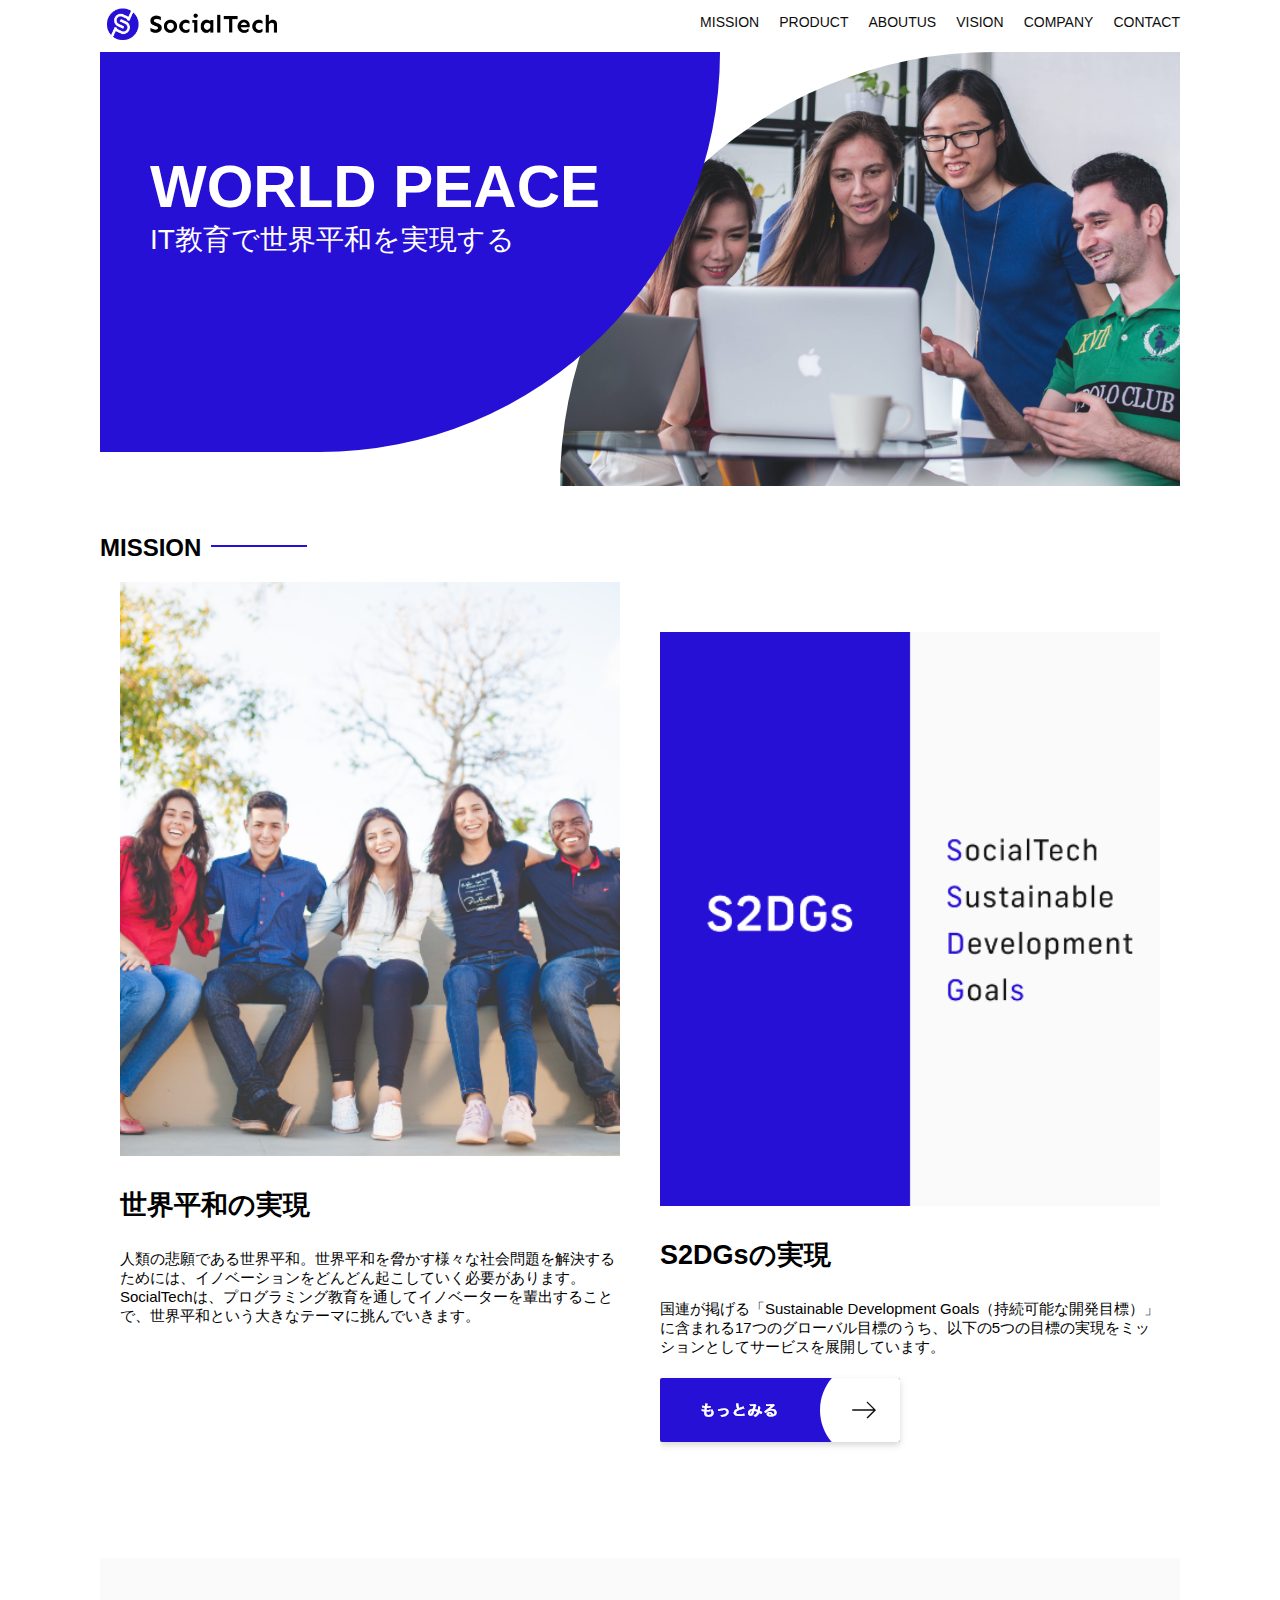
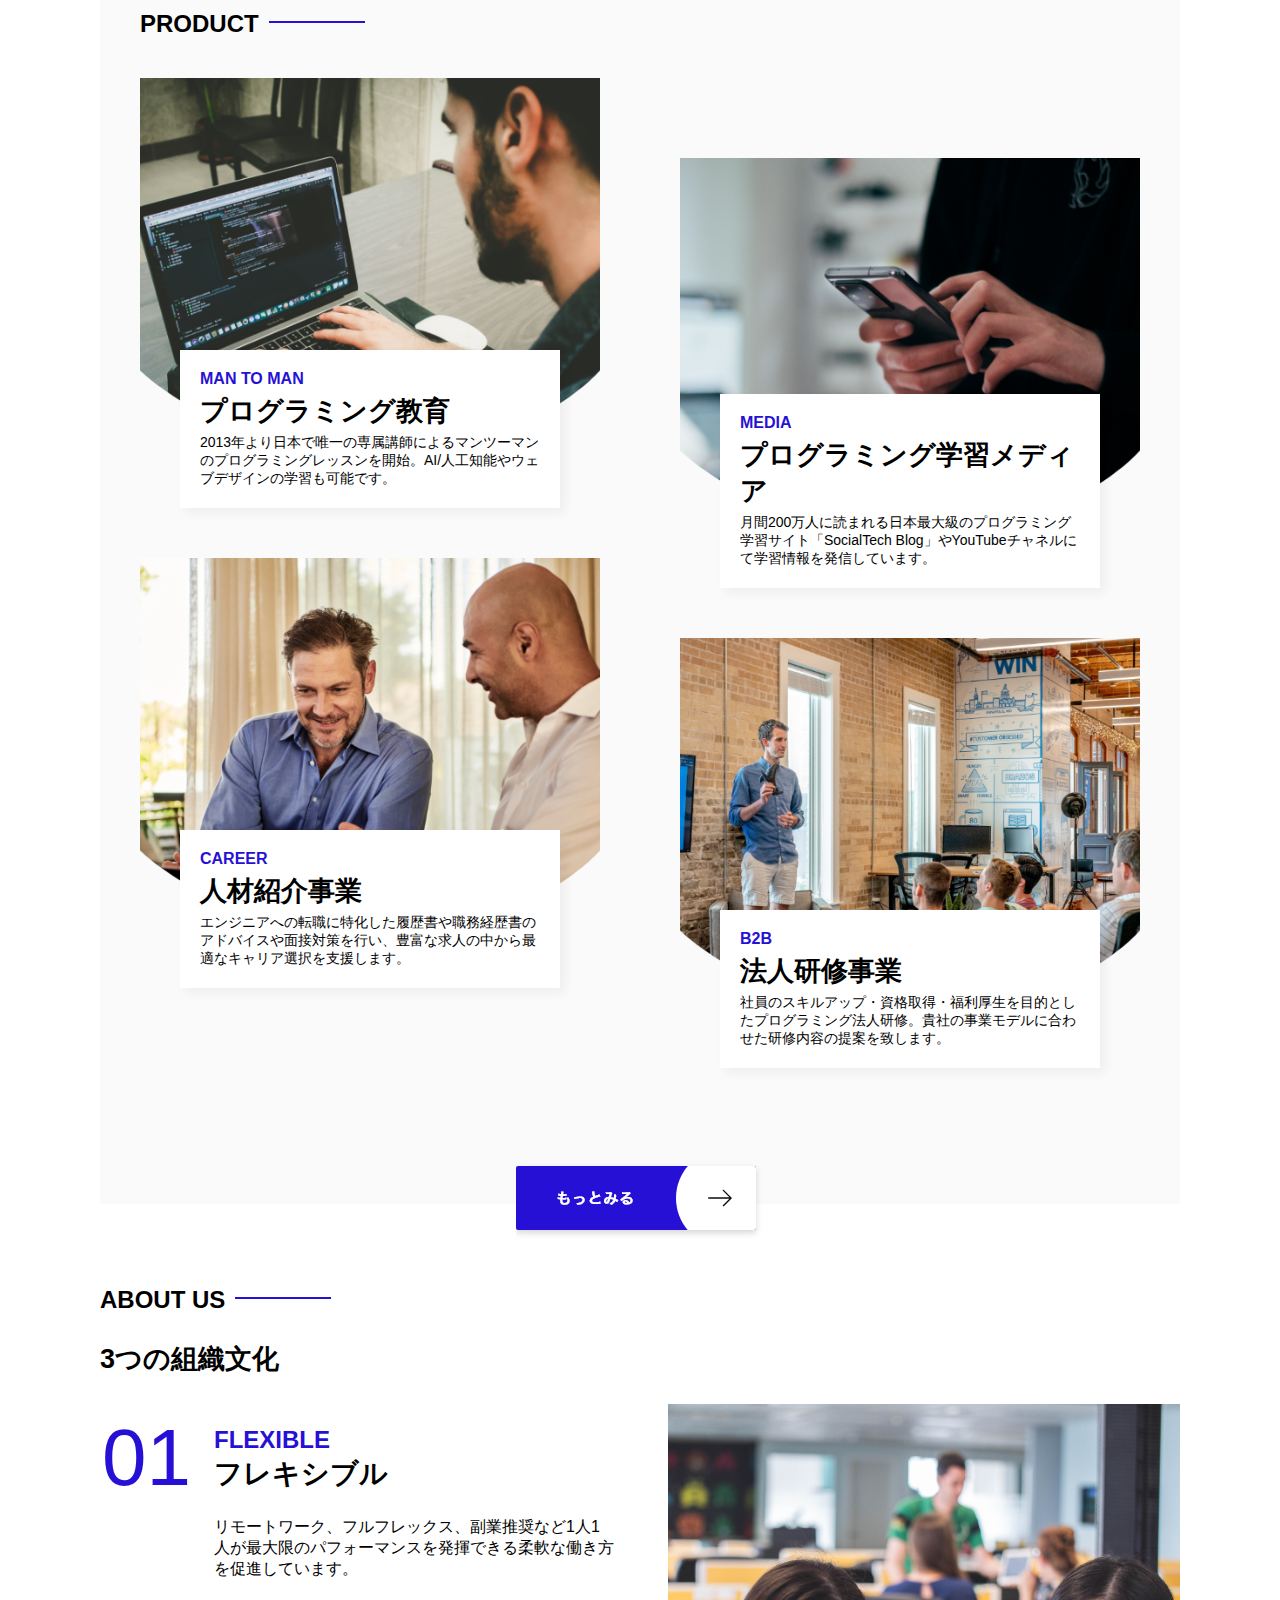
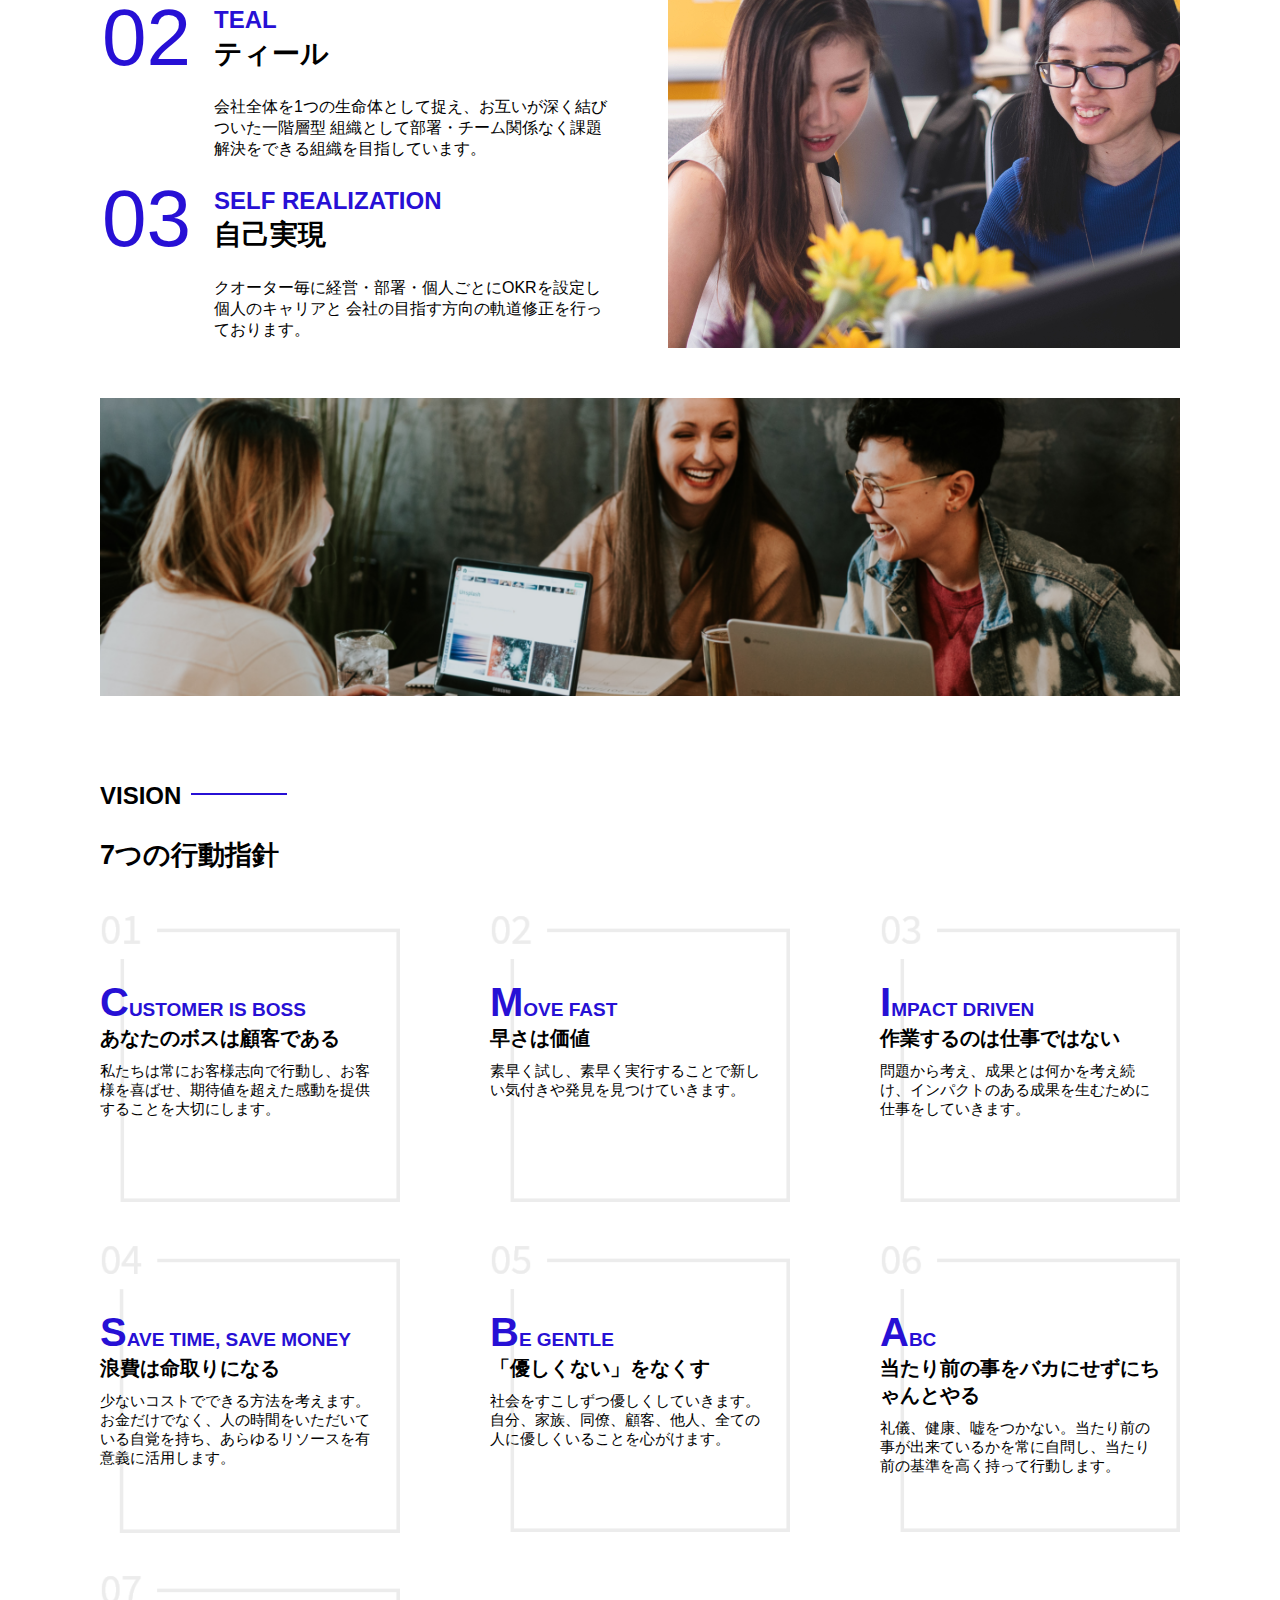
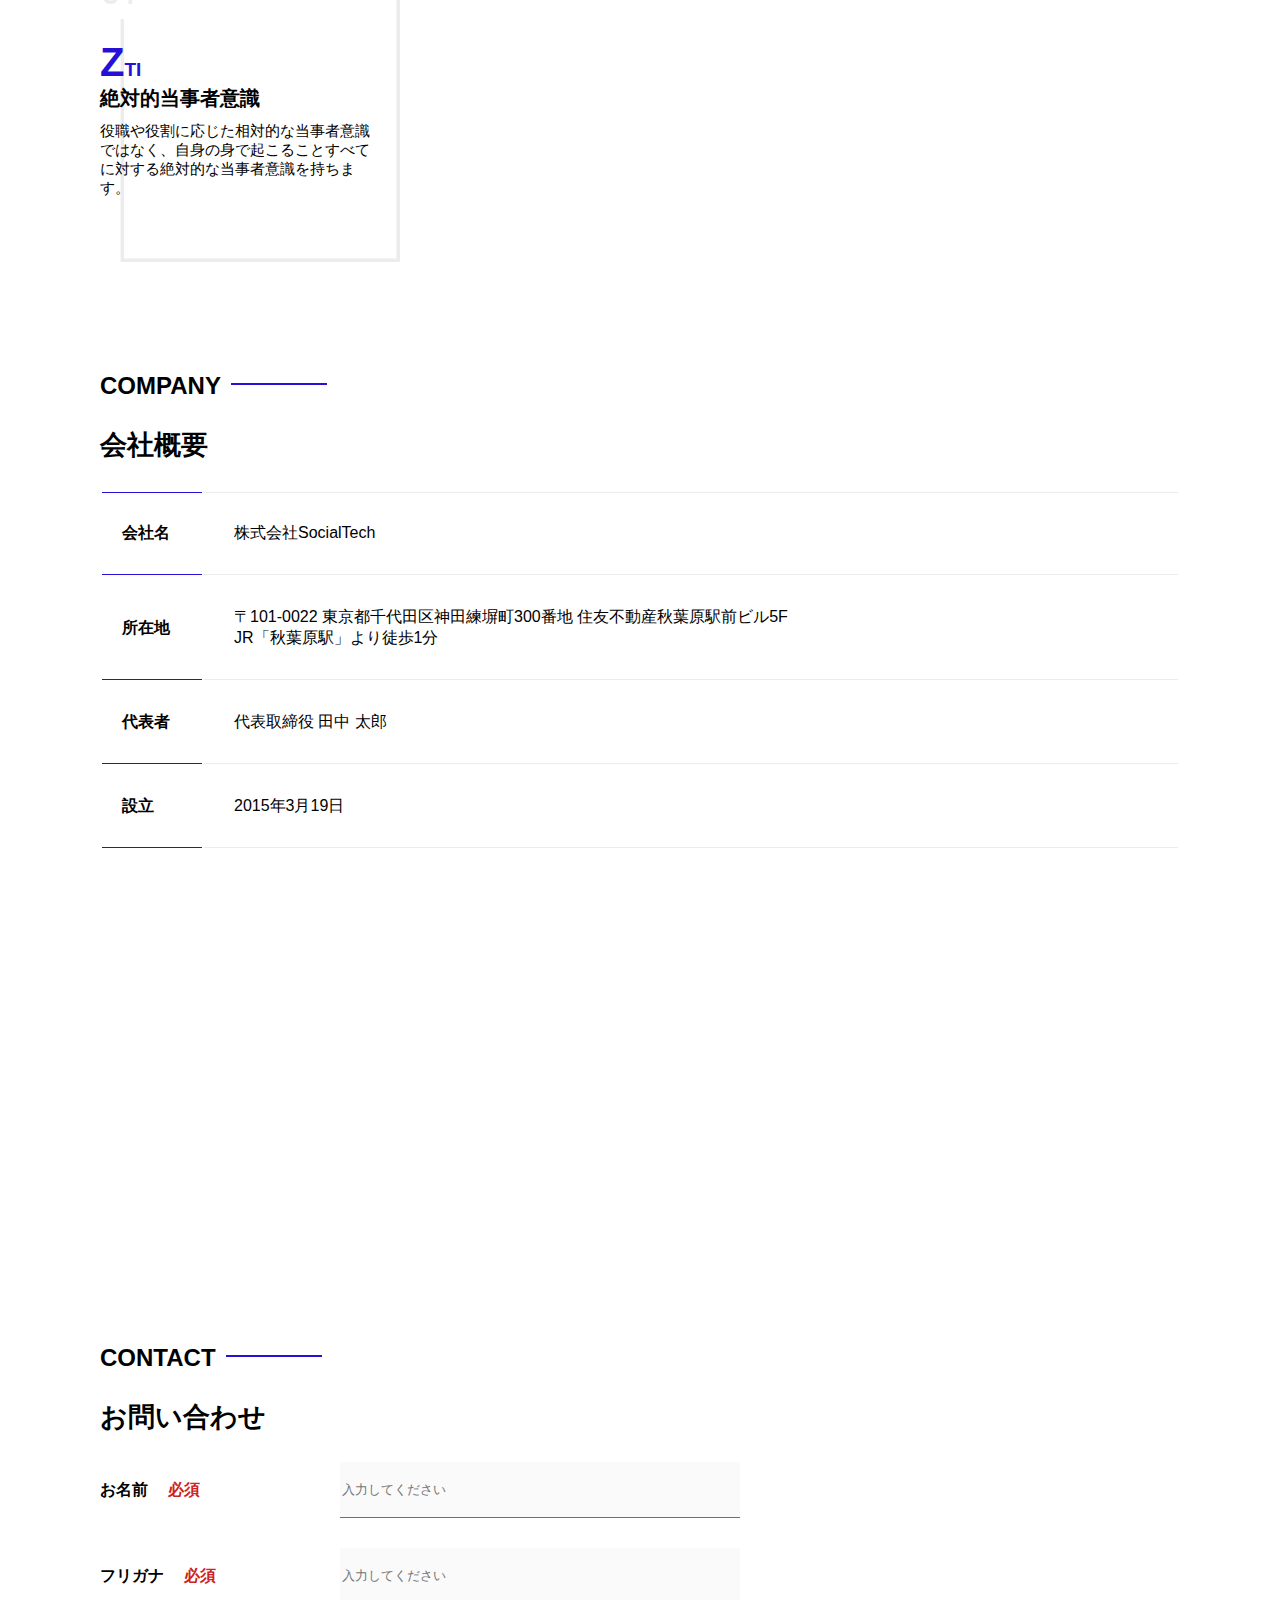
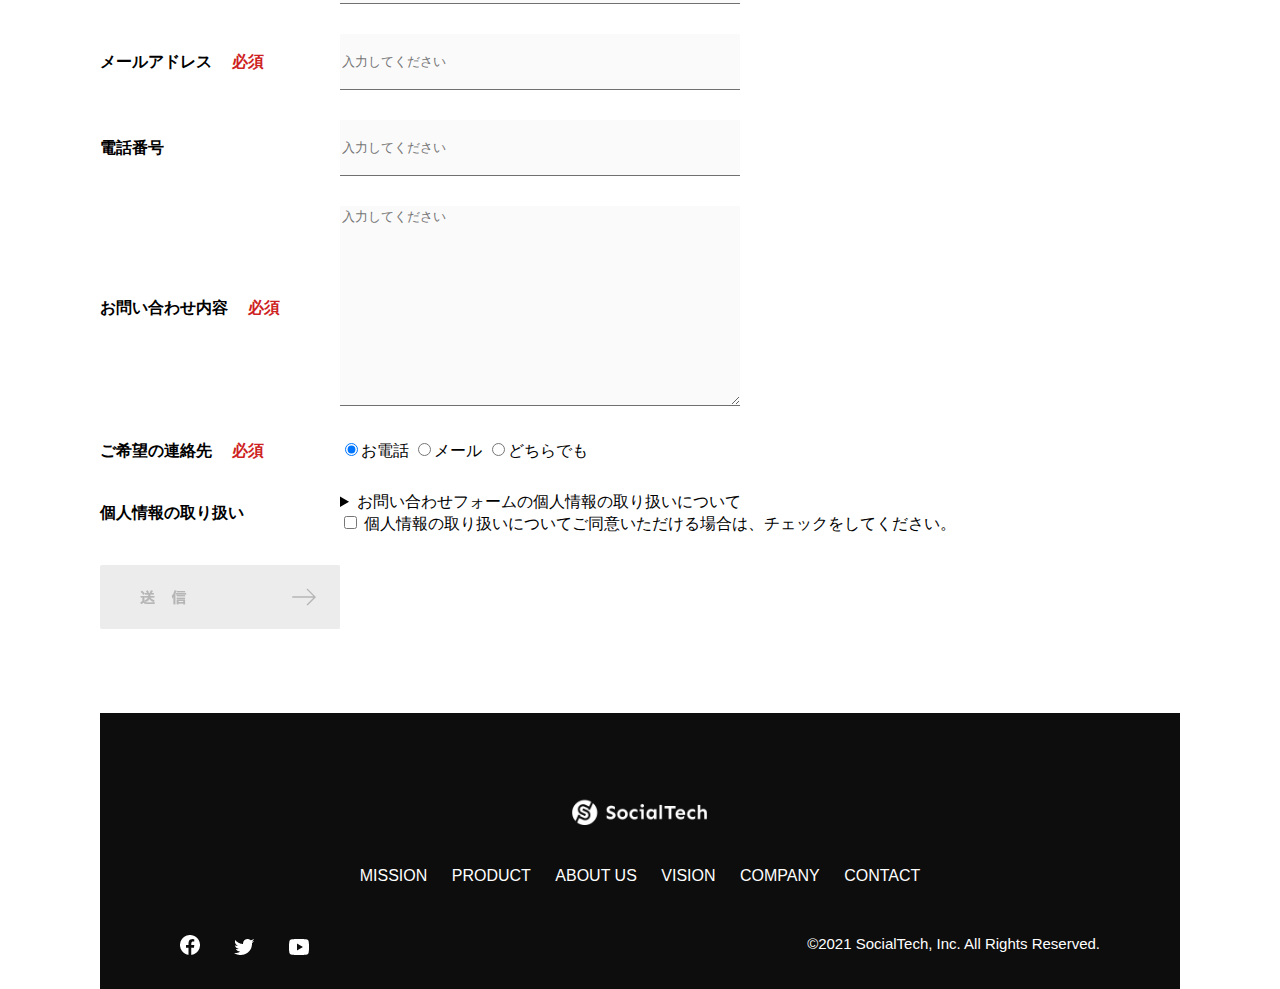
==== commit bcb0b2fb: "Add files via upload" ====
--- a/kadai_tutorial_output/index.html
+++ b/kadai_tutorial_output/index.html
@@ -2,7 +2,7 @@
 <html>
 <head>
   <title>SocialTech</title>
-  <meta charset="UTF-8">
+  <meta charset="utf-8">
   <meta name="description" content="SocialTechはEdTech業界のリーディングカンパニーを目指します。">
   <meta name="viewport" content="width=device-width, initial-scale=1.0">
   <link rel="stylesheet" href="style.css">
@@ -21,54 +21,54 @@
       <ul>
         <li><a href="mission.html">MISSION</a></li>
         <li><a href="product.html">PRODUCT</a></li>
-        <li><a href="index.html#aboutus">ABOUT</a></li>
+        <li><a href="index.html#aboutus">ABOUTUS</a></li>
         <li><a href="index.html#vision">VISION</a></li>
         <li><a href="index.html#company">COMPANY</a></li>
         <li><a href="index.html#contact">CONTACT</a></li>
       </ul>
     </nav>  
-    <!--スマホ用メニューボタン-->
-    <button id="menu-sp" onclick="document.getElementById('nav-sp').style.display = 'block'">
-      <img src="images/button-menu.png" alt="ナビゲーションを開く">
-    </button>
-    <!--スマホ用ナビゲーション-->
-    <div id="nav-sp">
-      <button id="close" onclick="document.getElementById('nav-sp').style.display = none">
-        <img src="images/button-close.png" alt="ナビゲーションを閉じる">
-      </button>
-
-      <nav>
-        <ul>
-          <li>
-            <a id="logo-sp" href="index.html" onclick="document.getElementById('nav-sp').style.display = 'none'"><img src="images/logo-sp.png" alt="トップページに戻る"></a>
-          </li>
-          <li><a class="menu" href="mission.html" onclick="document.getElementById('nav-sp').style.display = 'none'">MISSION</a></li>
-          <li><a class="menu" href="product.html" onclick="document.getElementById('nav-sp').style.display = 'none'">PRODUCT</a></li>
-          <li><a class="menu" href="index.html#aboutus" onclick="document.getElementById('nav-sp').style.display = 'none'">ABOUT US</a></li>
-          <li><a class="menu" href="index.html#vision" onclick="document.getElementById('nav-sp').style.display = 'none'">VISION</a></li>
-          <li><a class="menu" href="index.html#company" onclick="document.getElementById('nav-sp').style.display = 'none'">COMPANY</a></li>
-          <li><a class="menu" href="index.html#contact" onclick="document.getElementById('nav-sp').style.display = 'none'">CONTACT</a></li>
-        </ul>
-      </nav>
-      <div id="sns">
-        <a href="https://www.facebook.com/sejuku2013">
-          <img src="images/button-facebook.png" alt="Facebookのリンク">
-        </a>
-        <a href="https://twitter.com/samuraijuku">
-          <img src="images/button-twitter.png" alt="Twitterのリンク">
-        </a>
-        <a href="https://www.youtube.com/channel/UCCFOQO5aDK0xXam4cUQXT8g">
-          <img src="images/button-youtube.png" alt="YouTubeのリンク">
-        </a>
-      </div>
-    </div>
+           <!-- スマホ用メニューボタン -->
+           <button id="menu-sp" onclick="document.getElementById('nav-sp').style.display = 'block'">
+            <img src="images/button-menu.png" alt="ナビゲーションを開く">
+          </button>
+           <!-- スマホ用ナビゲーション -->
+           <div id="nav-sp">
+             <button id="close" onclick="document.getElementById('nav-sp').style.display = 'none'">
+               <img src="images/button-close.png" alt="ナビゲーションを閉じる">
+             </button>
+     
+             <nav>
+               <ul>
+                 <li>
+                   <a id="logo-sp" href="index.html" onclick="document.getElementById('nav-sp').style.display = 'none'"><img src="images/logo-sp.png" alt="トップページに戻る"></a>
+                 </li>
+                 <li><a class="menu" href="mission.html" onclick="document.getElementById('nav-sp').style.display = 'none'">MISSION</a></li>
+                 <li><a class="menu" href="product.html" onclick="document.getElementById('nav-sp').style.display = 'none'">PRODUCT</a></li>
+                 <li><a class="menu" href="index.html#aboutus" onclick="document.getElementById('nav-sp').style.display = 'none'">ABOUT US</a></li>
+                 <li><a class="menu" href="index.html#vision" onclick="document.getElementById('nav-sp').style.display = 'none'">VISION</a></li>
+                 <li><a class="menu" href="index.html#company" onclick="document.getElementById('nav-sp').style.display = 'none'">COMPANY</a></li>
+                 <li><a class="menu" href="index.html#contact" onclick="document.getElementById('nav-sp').style.display = 'none'">CONTACT</a></li>
+               </ul>
+             </nav>
+             <div id="sns">
+               <a href="https://www.facebook.com/sejuku2013">
+                 <img src="images/button-facebook.png" alt="Facebookのリンク">
+               </a>
+               <a href="https://twitter.com/samuraijuku">
+                 <img src="images/button-twitter.png" alt="Twitterのリンク">
+               </a>
+               <a href="https://www.youtube.com/channel/UCCFOQO5aDK0xXam4cUQXT8g">
+                 <img src="images/button-youtube.png" alt="YouTubeのリンク">
+               </a>
+             </div>
+           </div>
   </header>
   <main>
     <article>
       <!--メインビジュアル-->
       <section id="main-visual">
         <div id="main-message">
-          <h1>WORLD PEASE</h1>
+          <h1>WORLD PEACE</h1>
           <p>IT教育で世界平和を実現する</p>
         </div>
         <img src="images/index/index-main.png" alt="PCの周りに集まる多国籍の仲間たち">
@@ -79,7 +79,7 @@
          <div id="mission-flex">
           <div>
            <img id="mission-photo" src="images/index/index-mission.png" alt="屋外のベンチで写真を撮影する多国籍の仲間たち">
-           <h3>世界平和の実現<h3>
+           <h3>世界平和の実現</h3>
            <p>
             人類の悲願である世界平和。世界平和を脅かす様々な社会問題を解決するためには、イノベーションをどんどん起こしていく必要があります。SocialTechは、プログラミング教育を通してイノベーターを輩出することで、世界平和という大きなテーマに挑んでいきます。
            </p> 
@@ -89,7 +89,7 @@
             <h3>S2DGsの実現</h3>
             <p>国連が掲げる「Sustainable Development Goals（持続可能な開発目標）」に含まれる17つのグローバル目標のうち、以下の5つの目標の実現をミッションとしてサービスを展開しています。</p>
             <a href="mission.html">
-              <img src="images/button-more.png" alt="もっと見る">
+              <img src="images/button-more.png" alt="もっとみる">
             </a>
           </div>
         </div>
--- a/kadai_tutorial_output/style.css
+++ b/kadai_tutorial_output/style.css
@@ -1,5 +1,6 @@
-*{
-  box-sizing: border-box
+/* PC、スマホ共通スタイル */
+* {
+  box-sizing: border-box;
 }
 
 p {
@@ -9,17 +10,18 @@
 body {
   max-width: 1080px;
   margin: 0 auto 0 auto;
-  font-family: "Source Sans Pro" , "Hiragino Kaku Gothic ProN" , Meiryo, Arial, sans-serif;
-}
-
+  font-family: "Source Sans Pro", "Hiragino Kaku Gothic ProN", Meiryo, Arial, sans-serif;
+}
+  
+/* ヘッダー */
 header {
   display: flex;
   justify-content: space-between;
 }
 
-/*ナビゲーションのレイアウト*/
+/* ナビゲーションのレイアウト */
 #nav-pc {
-  font-size: 14px
+  font-size: 14px;
 }
 
 #nav-pc ul {
@@ -31,22 +33,24 @@
   list-style: none;
 }
 
+/* ナビゲーションのリンクの装飾設定 */
 #nav-pc a {
-   text-decoration: none;
-   margin-left: 20px;
-   color: #0d0d0d;
+  text-decoration: none;
+  margin-left: 20px;
+  color: #0d0d0d;
 }
 
 #nav-pc a:hover {
   text-decoration: underline;
 }
 
-/*スマホ用ナビを非表示*/
+/* スマホ用ナビを非表示 */
 #nav-sp,
-#manu-sp {
+#menu-sp {
   display: none;
 }
 
+/* メインビジュアル*/
 #main-visual {
   position: relative;
   height: 400px;
@@ -65,7 +69,7 @@
   z-index: 11;
 }
 
-#main-message > h1 {
+#main-message h1 {
   font-size: 60px;
   margin: 100px 0 0 50px;
 }
@@ -84,6 +88,7 @@
   z-index: 10;
 }
 
+/*見出し*/
 h2 {
   margin: 40px 0 0 0;
 }
@@ -97,6 +102,7 @@
   font-size: 27px;
 }
 
+/* ミッション */
 #mission {
   margin: 80px auto 80px auto;
 }
@@ -115,32 +121,37 @@
 }
 
 #s2dgs {
-  margin: 50px;
+  margin-top: 50px;
   width: 100%;
 }
 
+/* プロダクト */
 #product {
   background-color: #fafafa;
   margin: 80px 0 80px 0;
   padding: 10px 40px 0px 40px;
 }
 
+/* 外枠 */
 #product .product-flex {
   margin-top: 40px;
   display: flex;
 }
 
+/* 左のカラム */
 #product-left {
   width: 50%;
   margin-right: 20px;
 }
 
+/* 右のカラム */
 #product-right {
   width: 50%;
   margin-left: 20px;
   margin-top: 80px;
 }
 
+/* 写真＋説明の枠 */
 #product-left > div {
   position: relative;
   height: 480px;
@@ -153,10 +164,12 @@
   margin-left: 20px;
 }
 
+/* 写真*/
 .product-photo {
   width: 100%;
 }
 
+/* 説明文の枠 */
 .product-explain {
   background-color: #ffffff;
   position: absolute;
@@ -167,39 +180,46 @@
   box-shadow: 5px 5px 10px rgba(0, 0, 0, 0.05);
 }
 
+/* 説明文の英語 */
 .product-explain > span {
   color: #2710d5;
   font-weight: bold;
   font-size: 16px;
-  margin: 0;
-}
-
+  margin: 0px;
+}
+
+/* 説明文の見出し */
 .product-explain > h3 {
   margin: 5px 0 5px 0;
 }
 
+/* 説明文 */
 .product-explain > p {
   font-size: 14px;
   margin: 0;
 }
 
+/* もっと見るボタン */
 #product-more {
   text-align: center;
 }
 
-#product-more > a {
+#product-more a {
   position: relative;
-  bottom: -42px
-}
-
+  bottom: -42px;
+}
+
+/* ABOUT US */
 #aboutus {
-  margin: 80px auto;
-}
-
+  margin: 80px auto 80px auto;
+}
+
+/* ３つの組織文化と写真を入れる枠 */
 #aboutus > div {
   display: flex;
 }
 
+/* 写真 */
 .culture-img {
   width: 50%;
   align-self: flex-start;
@@ -210,41 +230,49 @@
   width: 100%;
 }
 
+/* 3つの組織文化の表 */
 .culture-table {
-  margin: 50px;
-}
-
+  margin-right: 50px;
+}
+
+/* 番号 */
 .culture-num {
   font-size: 80px;
   color: #2710d5;
   padding: 0 20px 0 0;
 }
 
+/* 見出し */
 .culture-table th {
   text-align: left;
   font-size: 28px;
   font-weight: bold;
 }
 
+/* 組織文化英語 */
 .culture-en {
   color: #2710d5;
-  font-size: 24px
-}
-
+  font-size: 24px;
+}
+
+/* 説明文 */
 .culture-description {
   margin: 0;
 }
 
+/* ビジョン */
 #vision {
-  margin: 80px auto;
-}
-
+  margin: 80px auto 80px auto;
+}
+
+/* セクション内の外枠*/
 #vision > div {
   display: flex;
   justify-content: space-between;
   flex-wrap: wrap;
 }
 
+/*7つの行動指針の枠*/
 .vision-box {
   width: 300px;
   height: 300px;
@@ -285,6 +313,7 @@
   margin: 10px 0 0 0;
 }
 
+/*会社概要*/
 #company {
   margin: 80px auto 80px auto;
 }
@@ -305,7 +334,7 @@
 .tableheader-first {
   border-top-color: #2710d5;
   border-top-width: 1px;
-  border-top-style: solid
+  border-top-style: solid;
 }
 
 .cell {
@@ -327,10 +356,12 @@
   margin-top: 40px;
 }
 
+/* お問い合わせ */
 #contact {
   margin: 80px auto 80px auto;
 }
 
+/* 外枠 */
 #contact > form > div {
   display: flex;
   flex-direction: row;
@@ -338,21 +369,25 @@
   padding-bottom: 30px;
 }
 
+/* 左列　見出し */
 .contact-heading {
   width: 240px;
   align-self: center;
 }
 
+/* 見出しのラベル */
 .contact-label {
   font-weight: bold;
 }
 
+/* 必須 */
 .contact-span {
   color: #ce2222;
   margin: 0 0 0 20px;
- font-weight: bold;
-}
-
+  font-weight: bold;
+}
+
+/* テキストボックス */
 .contact-textbox {
   border-top: 0px;
   border-left: 0px;
@@ -361,21 +396,23 @@
   border-bottom-color: #707070;
   border-style: solid;
   background-color: #fafafa;
+  height: 56px;
   width: 400px;
-  height: 56px;
-}
-
+}
+
+/* お問い合わせ内容のテキストエリア */
 .contact-textarea {
   border-top: 0px;
   border-left: 0px;
   border-right: 0px;
   border-bottom-width: 1px;
-  border-bottom-width: #707070;
+  border-bottom-color: #707070;
   background-color: #fafafa;
   width: 400px;
   height: 200px;
 }
 
+/* 個人情報の取り扱い */
 #contact dt {
   font-weight: bold;
 }
@@ -397,6 +434,7 @@
   list-style: none;
 }
 
+/* フッター */
 footer {
   background-color: #0d0d0d;
   text-align: center;
@@ -436,324 +474,20 @@
   margin: 0;
 }
 
-/*画面幅が767pⅹ以下の時*/
-@media screen and (max-width: 767px) {
-  /* スマートフォン用のスタイルを指定する */
-  /* PC用ナビゲーション非表示 */
-  #nav-pc {
-    display: none;
-  }
-}
-
-/*ハンバーガーメニュー*/
-#menu-sp {
-  display: block;
-  background-color: transparent;
-  float: right;
-  padding: 0;
-  border: none;
-}
-
-/*スマホのナビゲーションの表示切り替え*/
-/*初期状態、レイアウトと非表示設定*/
-#nav-sp {
-  background-color: #2710d5;
-  position: fixed;
-  left: 0;
-  top: 0;
-  width: 100%;
-  height: 100%;
-  display: none;
-  z-index: 100;
-}
-
-#close {
-  position: absolute;
-  top: 20px;
-  right: 20px;
-  background-color: transparent;
-  border: none;
-}
-
-#nav-sp nav ul {
-  padding: 0;
-}
-
-#nav-sp nav li {
-  list-style: none;
-}
-
-#logo-sp {
-  margin: 80px 0 30px 20px;
-}
-
-#nav-sp nav a {
-  display: block;
-  color: #ffffff;
-}
-
-#nav-sp nav a {
-  text-decoration: underline;
-}
-
-#nav-sp .menu {
-  text-decoration: none;
-  margin: 0 20px 0 20px;
-  height: 44px;
-  font-size: 16px;
-  background-image: url("images/arrow.png");
-  background-repeat: no-repeat;
-  background-position: right top;
-}
-
-#sns {
-  position: absolute;
-  bottom: 20px;
-  left: 20px;
-}
-
-#sns > a {
-  margin-right: 30px;
-}
-
-/*メインビジュアル*/
-#main-visual {
-  position: relative;
-  height: 470px;
-}
-
-#main-visual > div {
-  text-align: center;
-  height: 280px;
-}
-
-#main-visual h1 {
-  font-size: 28px;
-  margin-top: 90px;
-}
-
-#main-visual  > div > p {
-  margin: 0;
-  font-size: 15px;
-}
-
-#main-visual > img {
-  width: 100%;
-  border-radius: 476px 0 0 0;
-  top: auto;
-  bottom: 0;
-}
-
-/*MISSIONセクションをレスポンシブ*/
-h2 {
-  margin: 15px 0 15px 0;
-}
-
-h3 {
-  font-size: 24px;
-  margin: 10px 0 0 0;
-}
-
-/*セクション全体、画像*/
-#mission {
-  margin: 20px 0 20px 0;
-  padding: 0 20px 0 20px;
-}
-
-#mission-flex {
-  flex-direction: column;
-}
-
-#mission-flex > div {
-  width: 100%;
-  margin: 0;
-}
-
-/*PRODUCTをレスポンシブにする*/
-#product {
-  margin: 0;
-  padding: 10px 20px 0 20px;
-}
-
-#product .product-flex {
-  flex-direction: column;
-  margin-top: 0;
-}
-
-#product-left, #product-right {
-  width: 100%;
-  margin: 0;
-}
-
-/*見出し、説明文*/
-#product-left > div, #product-right > div {
-  height: auto;
-  margin: 0;
-}
-
-.product-explain {
-  position: relative;
-  margin: 0;
-}
-
-.product-explain > h3 {
-  margin: 10px 0 10px 0;
-  font-size: 24px;
-}
-
-#product-more {
-  text-align: left;
-}
-
-/*about usのレスポンシブ*/
-#aboutus {
-  margin: 80px 20px 80px 20px;
-}
-
-#aboutus > div {
-  flex-direction: column;
-}
-
-.culture-table {
-  margin-right: 0;
-  padding-right: 20px;
-  order: 2;
-}
-
-.culture-img {
-  width: 100%;
-  order: 1;
-}
-
-.culture-img2 {
-  margin-top: 0;
-}
-
-.culture-num {
-  padding: 0;
-}
-
-.culture-description {
-  margin: 0;
-}
-
-/*セクション全体*/
-#vision {
-  margin: 80px 20px 80px 20px;
-}
-
-.vision-box > img {
-  position: absolute;
-  top: 0;
-  left: 0;
-}
-
-.vision-box > div > h4 {
-  margin: 60px 0 0 0;
-}
-
-/*COMPANYセクションのレスポンシブ*/
-#company {
-  margin: 0 20px 0 20px;
-}
-
-#comapny > h3 {
-  margin-bottom: 20px;
-}
-
-.tableheader {
-  width: 50px;
-}
-
-.cell {
-  padding: 20px;
-}
-
-#company > iframe {
-  height: 240px;
-}
-
-/*CONTACTセクションのレスポンシブ*/
-#conatct {
-  margin: 80px 20px 80px 20px;
-}
-
-#contact > h3 {
-  margin-bottom: 20px;
-}
-
-#contact > form > div {
-  flex-direction: column;
-  margin-bottom: 20px;
-}
-
-.contact-heading {
-  align-self: auto;
-  margin-bottom: 20px;
-}
-
-.contact-textbox {
-  min-width: 300px;
-  width: 100%;
-}
-
-.contact-textarea {
-  height: 150px;
-  width: 100%;
-}
-
-.rediobutton {
-  margin-bottom: 20px;
-}
-
-/*footer,logo*/
-footer {
-  padding: 30px 20px 50px 20px;
-  text-align: left;
-}
-
-#footer-link > a {
-  margin: 0 20px 30px 0;
-  display: block;
-  background-image: url(images/arrow.png);
-  background-repeat: no-repeat;
-  background-position: right top;
-}
-
-#footer-link > a {
-  text-decoration: underline;
-}
-
-#sns-footer {
-  flex-direction: column;
-  justify-content: flex-start;
-}
-
-#sns-footer {
-  flex-direction: column;
-  justify-content: flex-start;
-}
-
-#copyright {
-  font-size: 12px;
-  margin-top: 30px;
-}
-
- /* mission.html用スタイル */
- /* ミッションのメインビジュアル */
- .mission-main-inner {
+/* mission.html用スタイル */
+/* ミッションのメインビジュアル */
+.mission-main-inner {
   background-image: url("images/mission/mission-main.png");
   background-repeat: no-repeat;
   background-position-y: center;
- }
-
-/*見出しやパンくずリストをグループ化*/
+}
+
 #mission-title {
   background-color: #2710d5;
   width: 368px;
   color: #ffffff;
   height: 496px;
-  border-radius: 248px;
+  border-radius: 0 248px 248px 0;
   position: relative;
 }
 
@@ -776,6 +510,7 @@
   font-size: 16px;
 }
 
+/* ミッションページ　S2DGSの設定 */
 #mission-s2dgs {
   padding: 20px;
 }
@@ -789,6 +524,7 @@
   content: none;
 }
 
+/* ミッションページ　5つのゴールの設定 */
 #mission-five-goals {
   padding: 20px;
   display: flex;
@@ -808,12 +544,17 @@
   padding: 20px;
 }
 
-#mission-five-goals  .fove-goals-read > div {
+#mission-five-goals .five-goals-read > div {
   margin-bottom: 40px;
 }
 
-.five-goals-image-right {
+.fivegoals-image-right {
   float: right;
+  margin: 20px;
+}
+
+.fivegoals-image-left {
+  float: left;
   margin: 20px;
 }
 
@@ -829,83 +570,13 @@
   margin: 0;
 }
 
-.fivegaols-p {
+.fivegoals-p {
   margin: 0;
-} 
-
-/*sp style*/
-@media screen and (max-width: 767px) {
-  #mission-main {
-    height: 256px;
-    margin-top: 4%;
-    position: relative;
-  }  
-
-  .mission-main-inner {
-    height: 80%;
-    background-size: cover;
-  }
-
-  #mission-title {
-    width: 136px;
-    height: 256px;
-    position: absolute;
-    top: -10%;
-  }
-
-  #mission-title h1 {
-    left: 20px;
-    font-size: 40px;
-    }
-
-  #mission-title h1 span {
-    font-size: 18px;
-  }
-
-  #mission-title > p {
-    top: 180px;
-    left: 20px;
-    font-size: 13px;
-  }
-
-  .mission-h2 {
-    font-size: 38px;
-    margin: 0px;
-  }
-
-  .mission-h2::after {
-    content: none;
-  }
-
-  #mission-s2dgs > img {
-    width: 100px;
-  }
-
-  #mission-five-goals {
-    flex-direction: column;
-  }
-
-  #mission-five-goals > div {
-    padding: 0;
-  }
-
-  #mission-five-goals .five-goals-image, #mission-five-goals .five-goals-read {
-    width: 100%;
-    padding: 0;
-  }
-
-  #mission-five-goals .five-goals-read > div {
-    display: flex;
-    flex-direction: column;
-  }
-
-  .fivegoals-image-right .fivegoals-image-left {
-    align-self: center;
-  }
-}
-
+}
+
+/* プロダクトページ */
 .product-main-inner {
-  background-image: url(images/product/product-main.png);
+  background-image: url("images/product/product-main.png");
   background-repeat: no-repeat;
   background-position-y: center;
 }
@@ -916,10 +587,18 @@
   color: #ffffff;
   height: 496px;
   border-radius: 0 248px 248px 0;
-  position: relatives;
+  position: relative;
 }
 
 #product-title h1 {
+  position: absolute;
+  top: 0;
+  left: 100px;
+  font-size: 80px;
+  line-height: 1;
+}
+
+#product-title h1 span {
   font-size: 26px;
 }
 
@@ -930,6 +609,7 @@
   font-size: 16px;
 }
 
+/* セクション */
 .product-section {
   display: flex;
   padding: 20px 20px 0;
@@ -939,6 +619,7 @@
   width: 450px;
 }
 
+/* 右が画像のセクション*/
 .product-section-left .product-section-img img {
   width: 100%;
   padding: 0 40px 30px 0;
@@ -954,11 +635,12 @@
   margin-bottom: 0;
 }
 
+/* 右が画像のセクション*/
 .product-section-right {
   justify-content: space-between;
 }
 
-.product-section-read .product-section-img img {
+.product-section-right .product-section-img img {
   width: 100%;
   padding: 0 0 30px 40px;
   border-radius: 432px 0 0 0;
@@ -979,68 +661,458 @@
   margin: 0;
 }
 
-#product-main {
-  height: 256px;
-  margin-top: 4%;
-  position: relative;
-}
-
-.product-main-inner {
-  height: 80%;
-  background-size: cover;
-}
-
-#product-title {
-  width: 136px;
-  height: 256px;
-  position: absolute;
-  top: -10%;
-}
-
-#product-title h1 {
-  left: 20px;
-  font-size: 40px;
-}
-
-#product-title h1 span {
-  font-size: 18;
-}
-
-#product-title > p {
-  top: 180px;
-  left: 20px;
-  font-size: 13px
-}
-
-/*main contents*/
-.product-section {
-  flex-direction: column;
-}
-
-.product-section .product-section-img {
+/*====================
+ スマートフォン用のスタイル
+=====================*/
+@media screen and (max-width: 767px) {
+  /* PC用ナビゲーション非表示 */
+  #nav-pc {
+    display: none;
+  }
+
+  /* ハンバーガーメニュー */
+  #menu-sp {
+    display: block;
+    background-color: transparent;
+    float: right;
+    padding: 0;
+    border: none;
+  }
+
+  /* スマホ用ナビゲーションの表示切替*/
+  /* 初期状態、レイアウトと非表示設定 */
+  #nav-sp {
+    background-color: #2710d5;
+    position: fixed;
+    left: 0;
+    top: 0;
+    height: 100%;
+    width: 100%;
+    display: none;
+    z-index: 100;
+  }
+
+  /* ×ボタン */
+  #close {
+    position: absolute;
+    top: 20px;
+    right: 20px;
+    background-color: transparent;
+    border: none;
+  }
+
+  #nav-sp nav ul {
+    padding-left: 0;
+  }
+
+  #nav-sp nav li {
+    list-style: none;
+  }
+
+  /* ナビゲーションメニュー用ロゴ */
+  #logo-sp {
+    margin: 80px 0 30px 20px;
+  }
+
+  /* ナビゲーションのリンクの装飾設定 */
+  #nav-sp nav a {
+    display: block;
+    color: #ffffff;
+  }
+
+  #nav-sp nav a:hover {
+    text-decoration: underline;
+  }
+
+  #nav-sp .menu {
+    text-decoration: none;
+    margin: 0 20px 0 20px;
+    height: 44px;
+    font-size: 16px;
+    background-image: url("images/arrow.png");
+    background-repeat: no-repeat;
+    background-position: right top;
+  }
+
+  #sns {
+    position: absolute;
+    bottom: 20px;
+    left: 20px;
+  }
+
+  #sns > a {
+    margin-right: 30px;
+  }
+
+  /* メインビジュアル */
+  #main-visual {
+    position: relative;
+    height: 470px;
+  }
+
+  #main-visual > div {
+    text-align: center;
+    height: 280px;
+  }
+
+  #main-visual h1 {
+    font-size: 28px;
+    margin: 90px 0 0 0;
+  }
+
+  #main-visual > div > p {
+    margin: 0;
+    font-size: 15px;
+  }
+
+  #main-visual > img {
+    width: 100%;
+    border-radius: 476px 0 0 0;
+    top: auto;
+    bottom: 0;
+  }
+
+  /*見出し*/
+  h2 {
+    margin: 15px 0 15px 0;
+  }
+  
+  h3 {
+    font-size: 24px;
+    margin: 10px 0 0 0;
+  }
+
+  /* ミッション */
+  #mission {
+    margin: 20px 0 20px 0;
+    padding: 0 20px 0 20px;
+  }
+
+  #mission-flex {
+    flex-direction: column;
+  }
+
+  #mission-flex > div {
   width: 100%;
-}
-
-.product-section .product-section-img img {
-  width: 100%;
-  padding: 0;
-}
-
-.product-section-left .product-section-img img {
-  border-radius: 0 300px 0 0;
-}
-
-.product-section-left .product-read {
-  width: 100%;
-  flex-grow: 1;
-}
-
-.product-section-right .product-section-img img {
-  order: 1;
-  border-radius: 300px 0 0 0;
-}
-
-.product-section-right .product-read {
-  order: 2;
-  width: 100%;
+  margin: 0;
+}
+
+  /* プロダクト */
+  #product {
+    margin: 0;
+    padding: 10px 20px 0 20px;
+  }
+
+  /* 外枠 */
+  #product .product-flex {
+    flex-direction: column;
+    margin-top: 0;
+  }
+
+  /* 左右のカラム　スマホでは縦並び */
+  #product-left,
+  #product-right {
+    width: 100%;;
+    margin: 0;
+  }
+
+  /* 写真＋説明の枠 */
+  #product-left > div,
+  #product-right > div {
+    height: auto;
+    margin: 0;
+  }
+
+  /* 説明文の枠 */
+  .product-explain {
+    position: relative;
+    margin: 0;
+  }
+
+  .product-explain > h3 {
+    margin: 10px 0 10px 0;
+    font-size: 24px;
+  }
+
+  /* もっと見るボタン */
+  #product-more {
+    text-align: left;
+  }
+
+  /* ABOUT US */
+  #aboutus {
+    margin: 80px 20px 80px 20px;
+  }
+
+  #aboutus > div {
+    flex-direction: column;
+  }
+
+  .culture-table th {
+    font-size: 16px;
+  }
+
+  .culture-table {
+    margin-right: 0;
+    padding-right: 20px;
+    order: 2;
+  }
+
+  .culture-img {
+    width: 100%;
+    order: 1;
+  }
+
+  .culture-img2 {
+    margin-top: 0;
+  }
+
+  .culture-num {
+    padding: 0;
+  }
+
+  .culture-description {
+    margin: 0;
+  }
+
+  /* ビジョン */
+  #vision {
+    margin: 80px 20px 80px 20px;
+  }
+
+  .vision-box > img {
+    position: absolute;
+    top: 0;
+    left: 0;
+  }
+
+  .vision-box > div > h4 {
+    margin: 60px 0 0 0;
+  }
+
+  /*会社概要*/
+  #company {
+    margin: 0 20px 0 20px;
+  }
+
+  #company > h3 {
+    margin-bottom: 20px;
+  }
+
+  .tableheader {
+    width: 50px;
+  }
+
+  .cell {
+    padding: 20px;
+  }
+
+  #company > iframe {
+    height: 240px;
+  }
+
+  /* お問い合わせ */
+  #contact {
+    margin: 80px 20px 80px 20px;
+  }
+
+  #contact > h3 {
+    margin-bottom: 20px;
+  }
+
+  #contact > form > div {
+    flex-direction: column;
+    margin-bottom: 20px;
+  }
+
+  .contact-heading {
+    align-self: auto;
+    margin-bottom: 20px;
+  }
+
+  .contact-textbox {
+    min-width: 300px;
+    width: 100%;
+  }
+
+  .contact-textarea {
+    height: 150px;
+    width: 100%;
+  }
+
+  .radiobutton {
+    margin-bottom: 20px;
+  }
+
+  /* フッター */
+  footer {
+    padding: 30px 20px 50px 20px;
+    text-align: left;
+  }
+
+  #footer-link > a {
+    margin: 0 20px 30px 0;
+    display: block;
+    background-image: url("images/arrow.png");
+    background-repeat: no-repeat;
+    background-position: right top;
+  }
+
+  #footer-link > a:hover {
+    text-decoration: underline;
+  }
+
+  #sns-footer {
+    flex-direction: column;
+    justify-content: flex-start;
+  }
+
+  #copyright {
+    font-size: 12px;
+    margin-top: 30px;
+  }
+
+  /* mission.html用スタイル */
+  /* ミッションのメインビジュアル */
+  #mission-main {
+    height: 256px;
+    margin-top: 4%;
+    position: relative;
+  }
+
+  .mission-main-inner {
+    height: 80%;
+    background-size: cover;
+  }
+
+  #mission-title {
+    width: 136px;
+    height: 256px;
+    position: absolute;
+    top: -10%;
+  }
+
+  #mission-title h1 {
+    left: 20px;
+    font-size: 40px;
+  }
+
+  #mission-title h1 span {
+    font-size: 18px;
+  }
+
+  #mission-title > p {
+    top: 180px;
+    left: 20px;
+    font-size: 13px;
+  }
+
+  /* ミッションページ　S2DGSの設定 */
+  .mission-h2 {
+    font-size: 38px;
+    margin: 0px;
+  }
+
+  .mission-h2::after {
+    content: none;
+  }
+
+  #mission-s2dgs > img {
+    width: 100%;
+  }
+
+  /* ミッションページ　5つのゴールの設定 */
+  #mission-five-goals {
+    flex-direction: column;
+  }
+
+  #mission-five-goals > div {
+    padding: 0;
+  }
+
+  #mission-five-goals .five-goals-image,
+  #mission-five-goals .five-goals-read {
+    width: 100%;
+    padding: 0;
+  }
+
+  #mission-five-goals .five-goals-read > div {
+    display: flex;
+    flex-direction: column;
+  }
+
+  .fivegoals-image-right,
+  .fivegoals-image-left {
+    align-self: center;
+  }
+
+  /* プロダクトページ */
+  #product-main {
+    height: 256px;
+    margin-top: 4%;
+    position: relative;
+  }
+
+  .product-main-inner {
+    height: 80%;
+    background-size: cover;
+  }
+
+  #product-title {
+    width: 136px;
+    height: 256px;
+    position: absolute;
+    top: -10%;
+  }
+  
+  #product-title h1 {
+    left: 20px;
+    font-size: 40px;
+  }
+
+  #product-title h1 span {
+    font-size: 18px;
+  }
+
+  #product-title > p {
+    top: 180px;
+    left: 20px;
+    font-size: 13px;
+  }
+
+  /* セクション */
+  .product-section {
+    flex-direction: column;
+  }
+
+  .product-section .product-section-img {
+    width: 100%;
+  }
+  
+  .product-section .product-section-img img {
+    width: 100%;
+    padding: 0;
+  }
+
+  /* 右が画像のセクション*/
+  .product-section-left .product-section-img img {
+    border-radius: 0 300px 0 0;
+  }
+
+  .product-section-left .product-read {
+    width: 100%;
+    flex-grow: 1;
+  }
+
+  /* 右が画像のセクション*/
+  .product-section-right .product-section-img img {
+    order: 1;
+    border-radius: 300px 0 0 0;
+  }
+
+  .product-section-right .product-read {
+    order: 2;
+    width: 100%;
+  }
+
 }